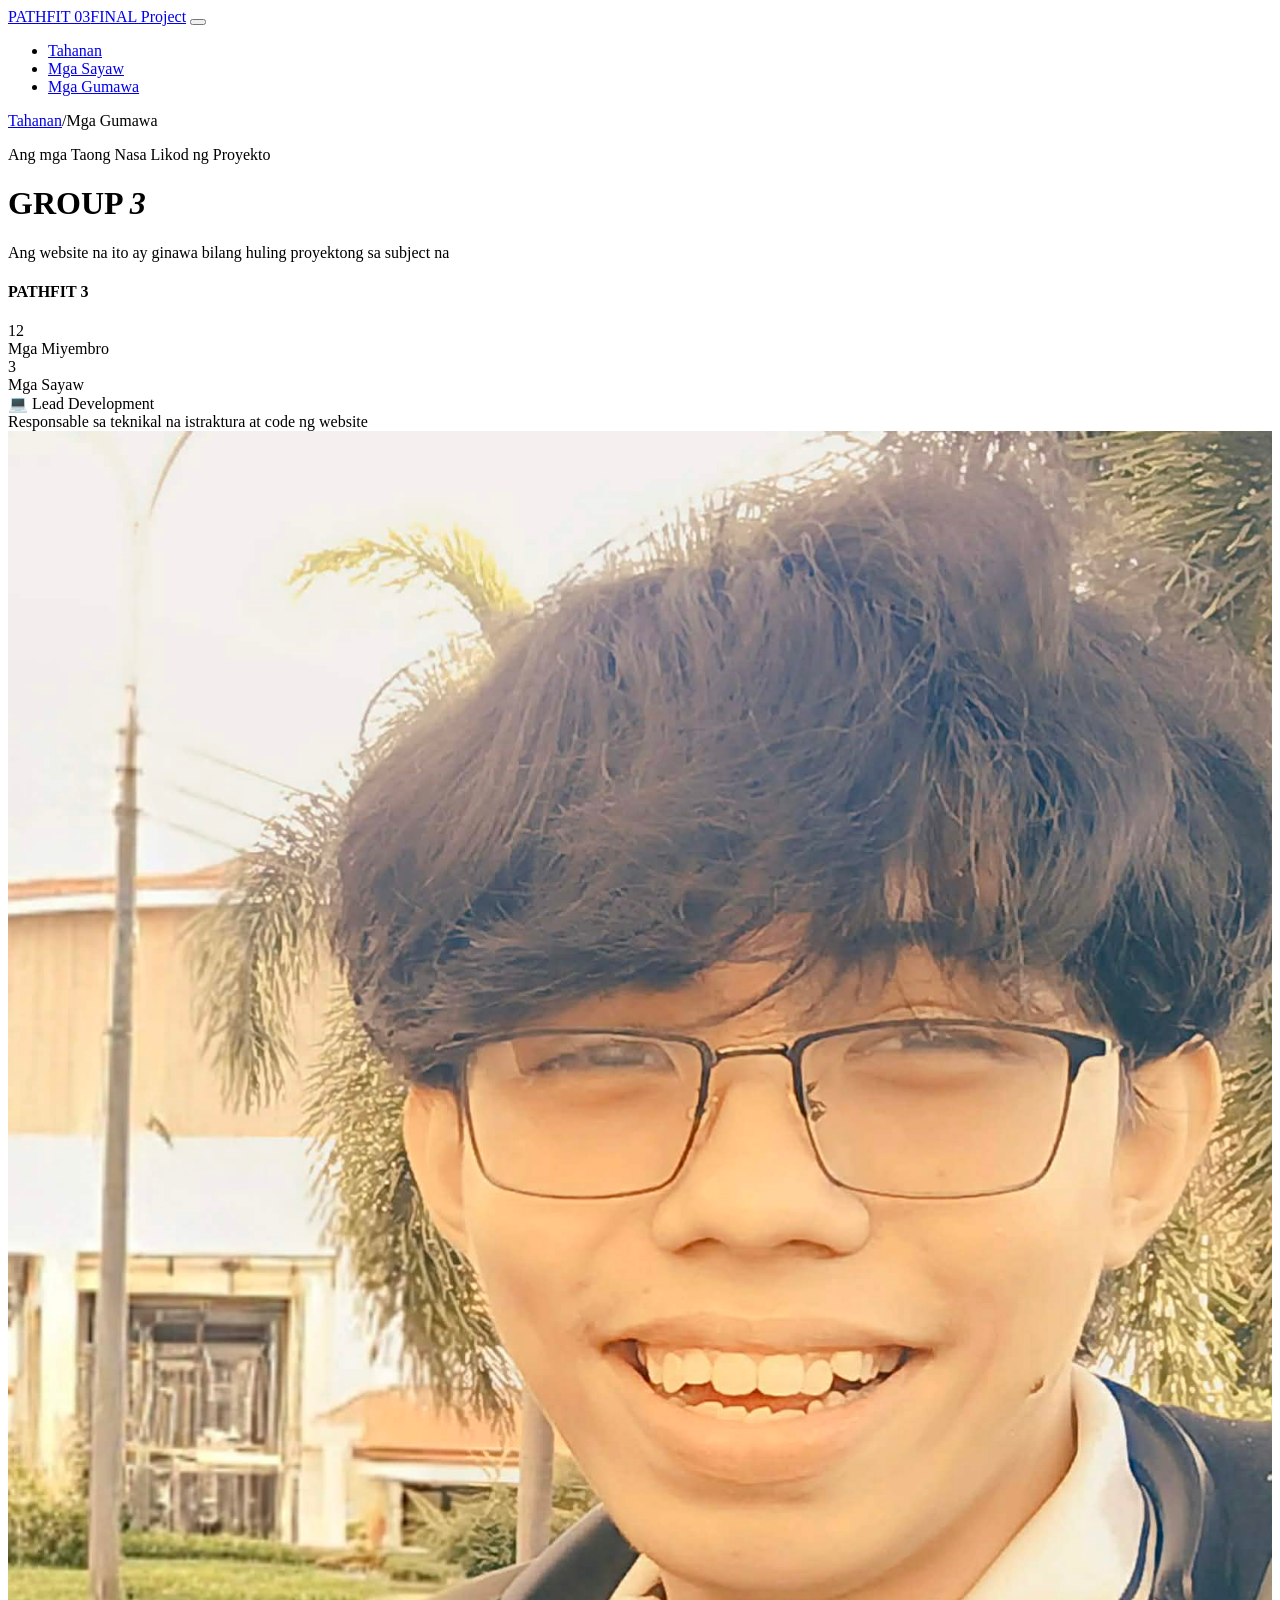
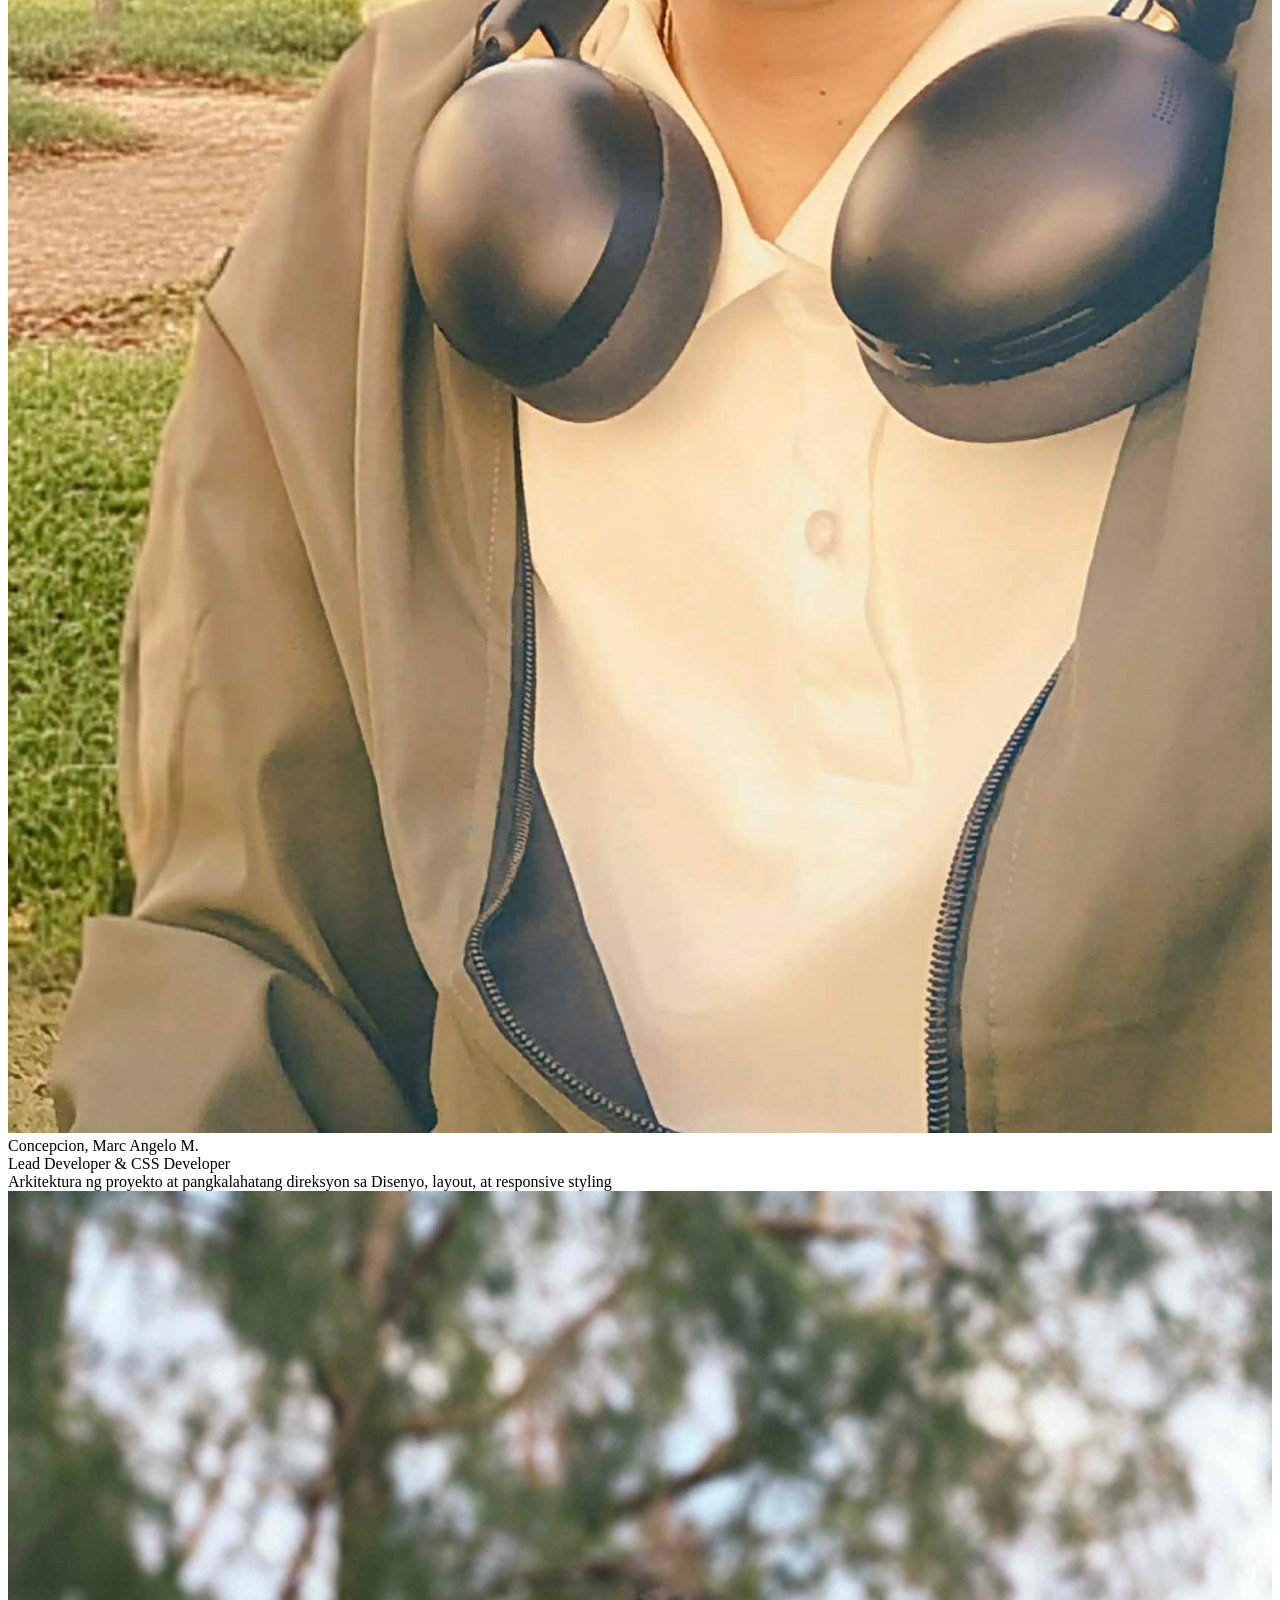
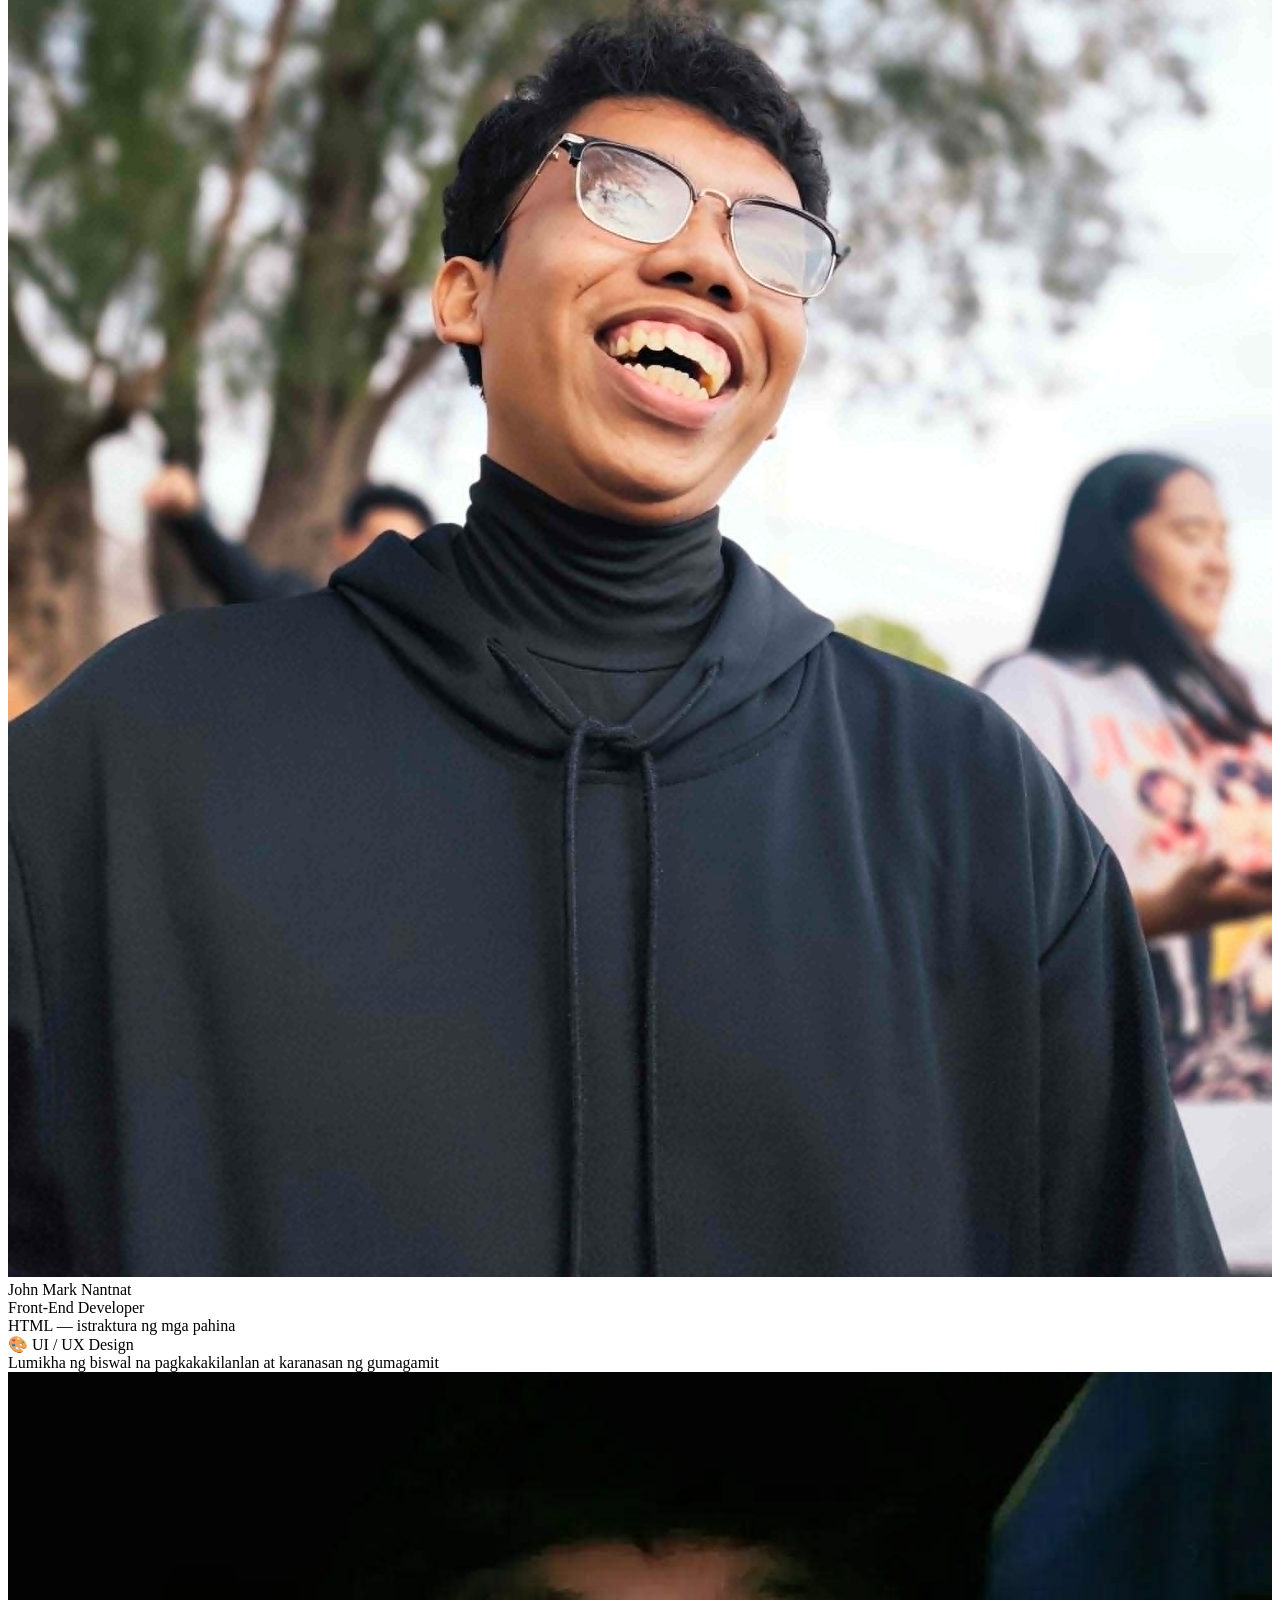
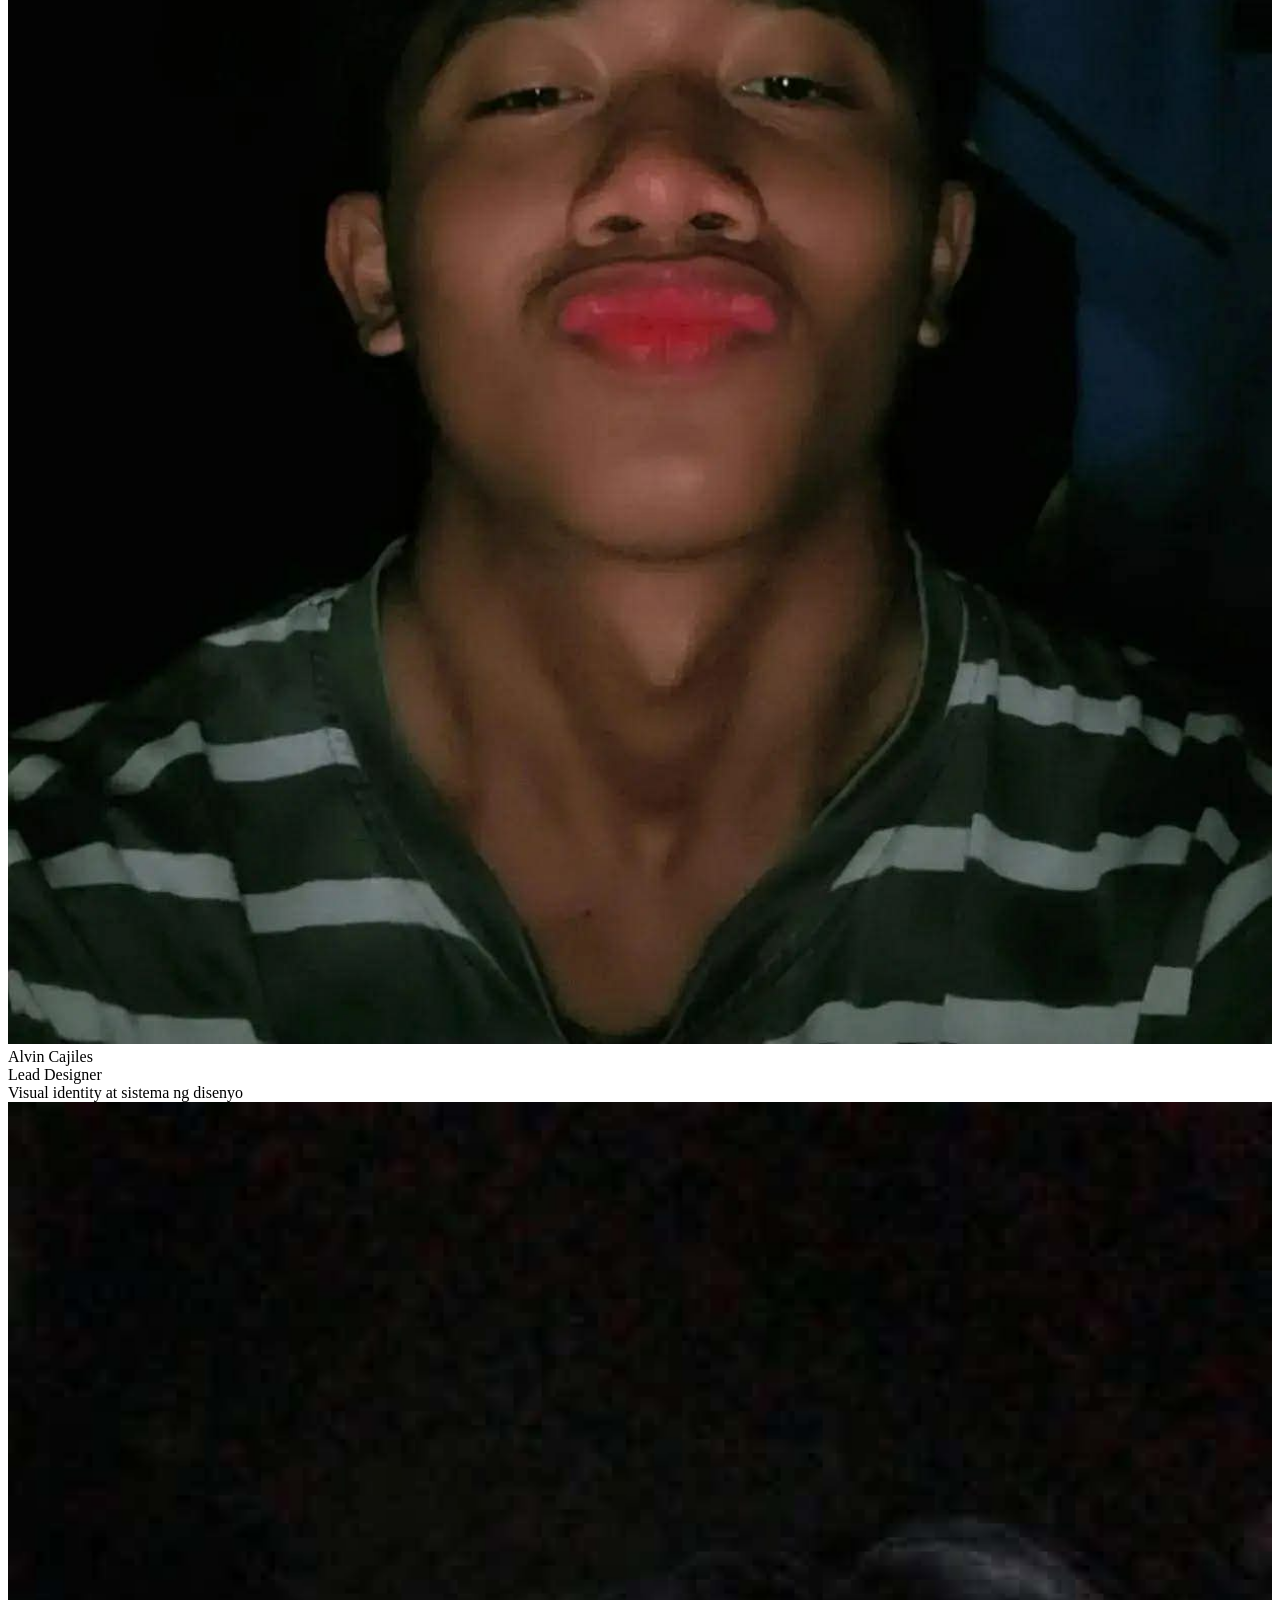
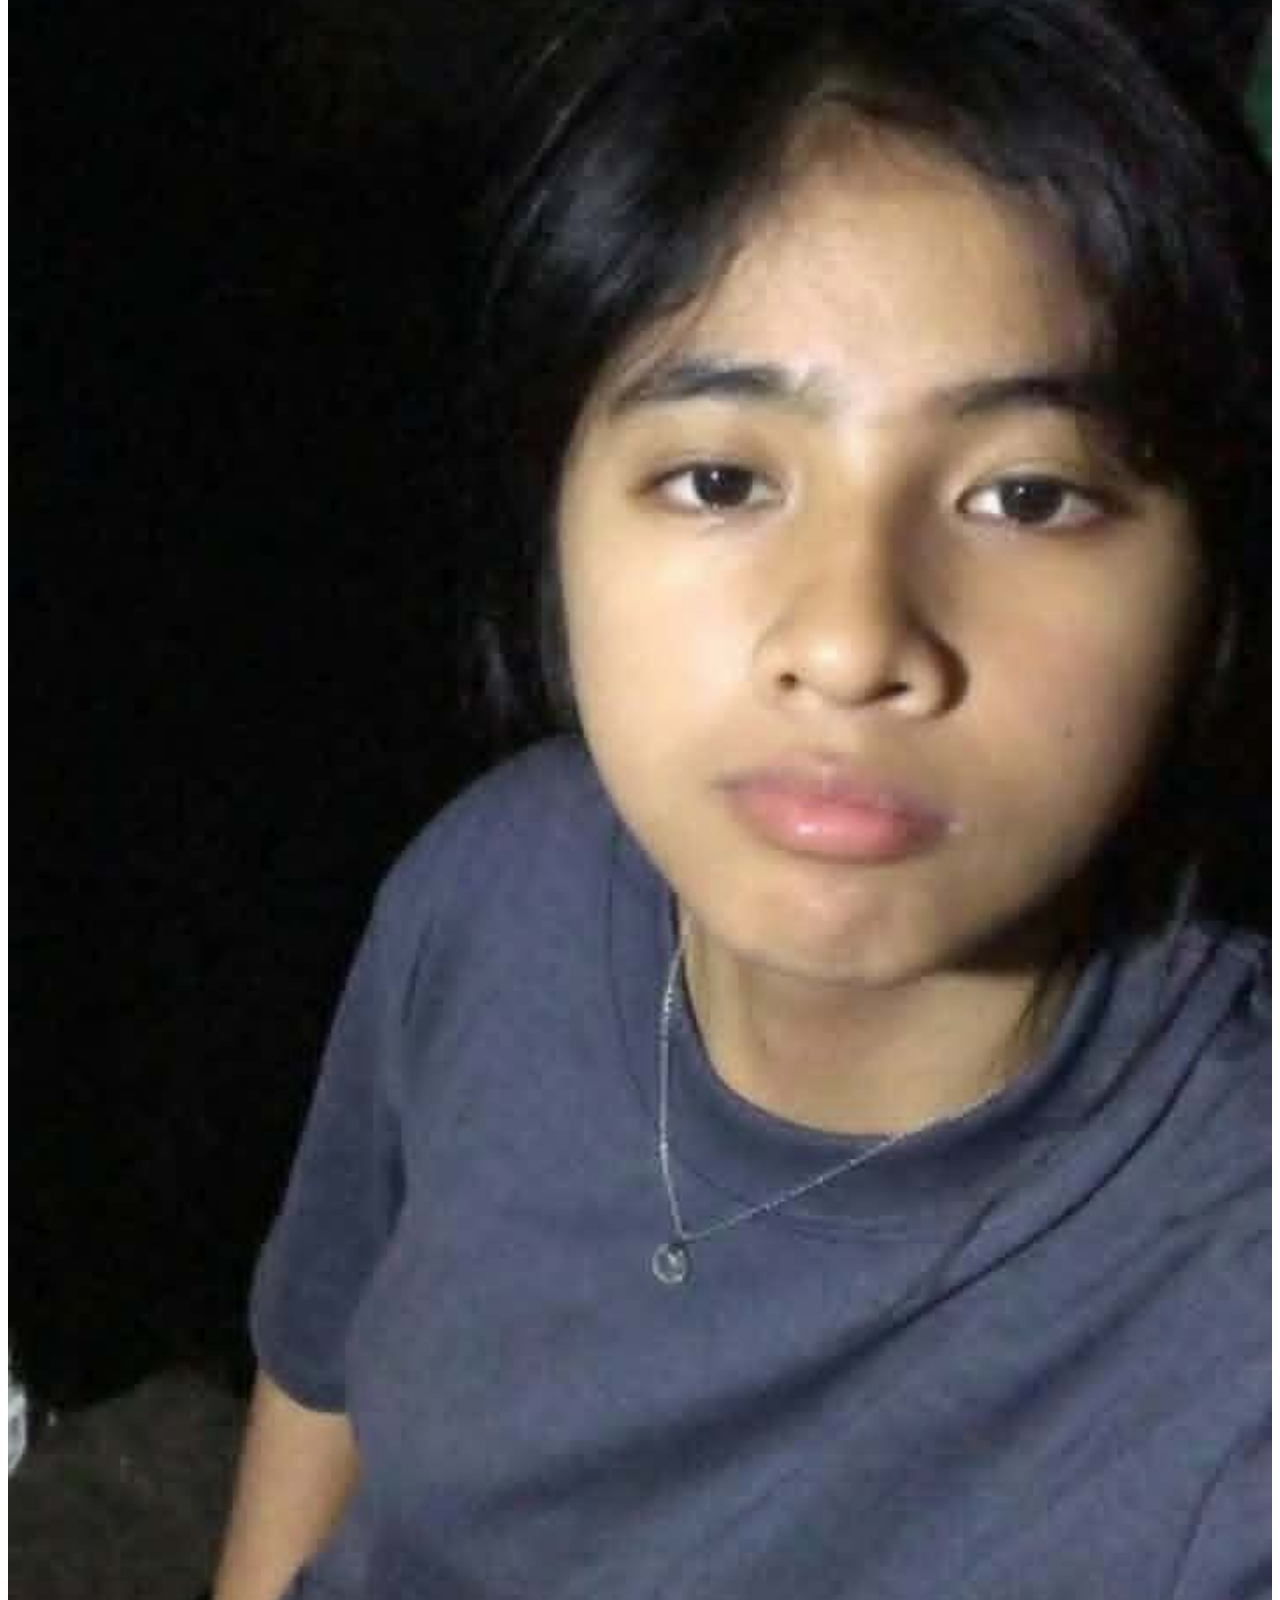
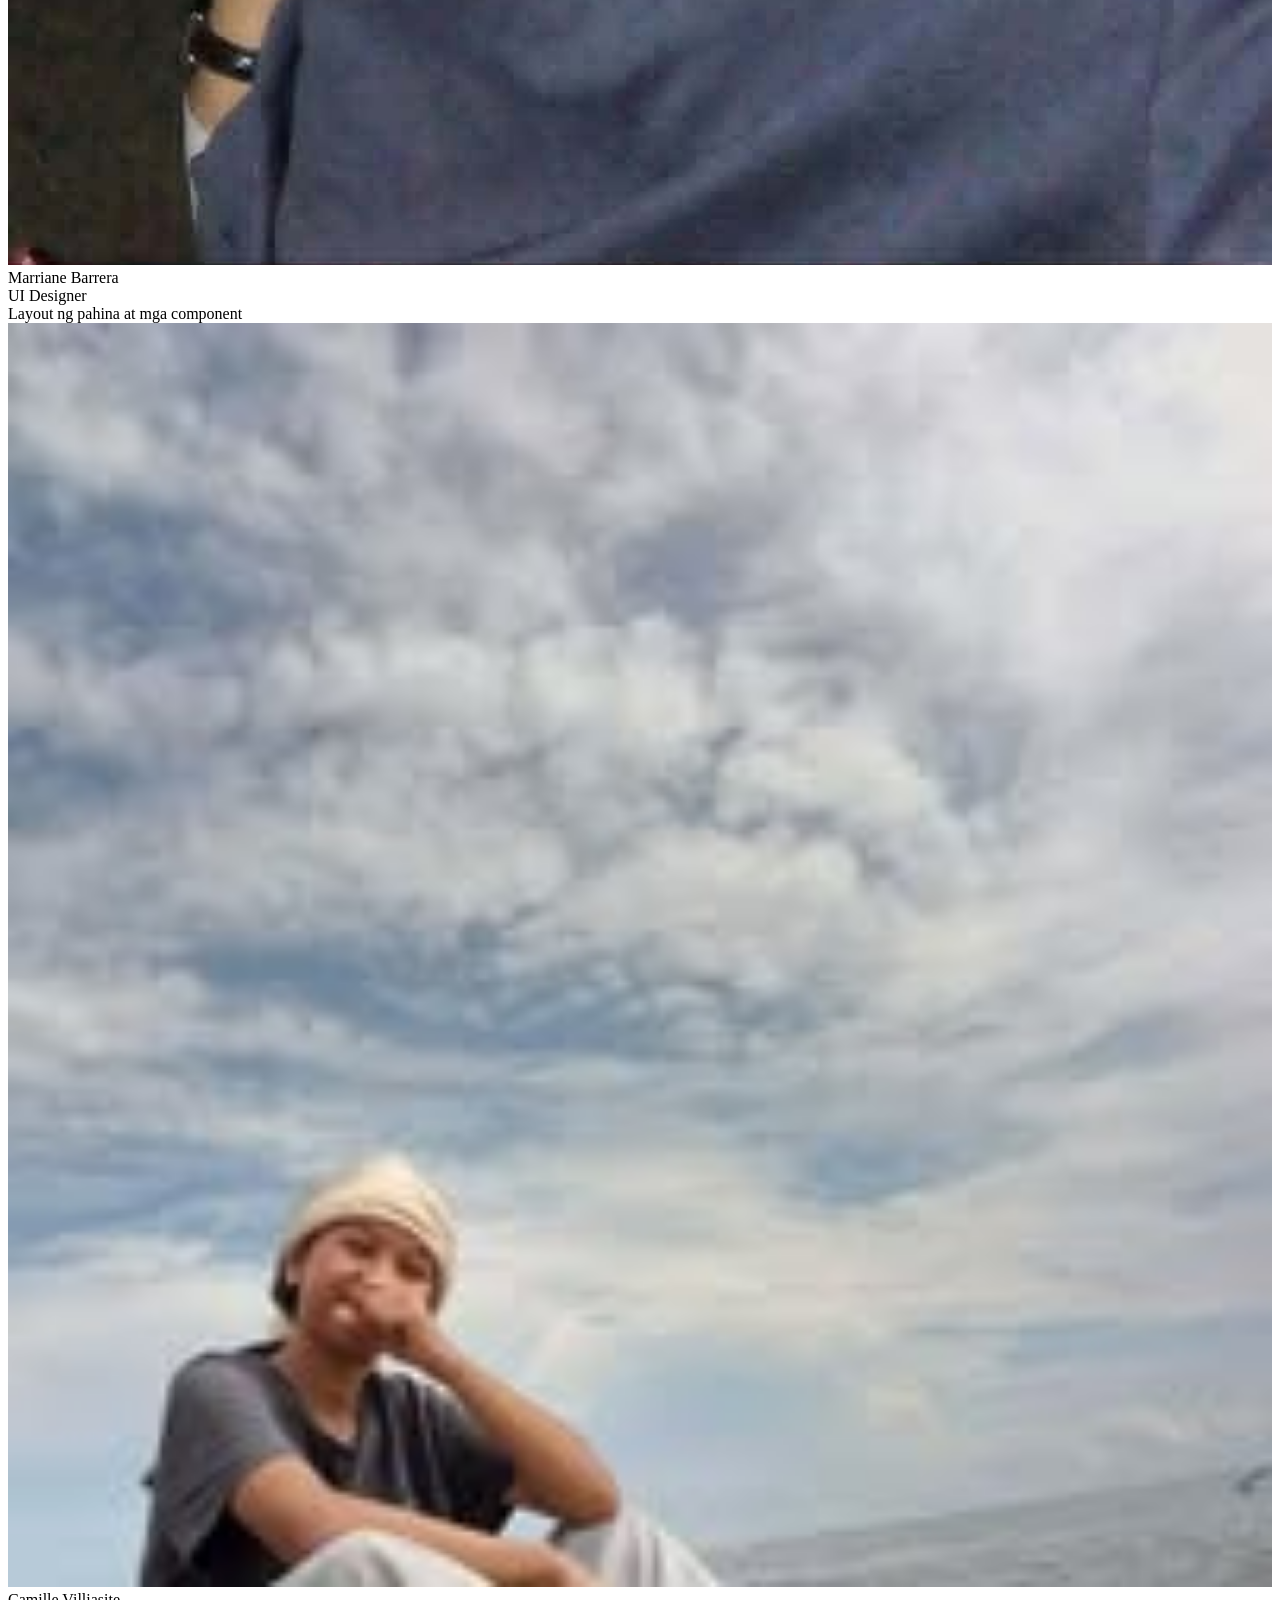
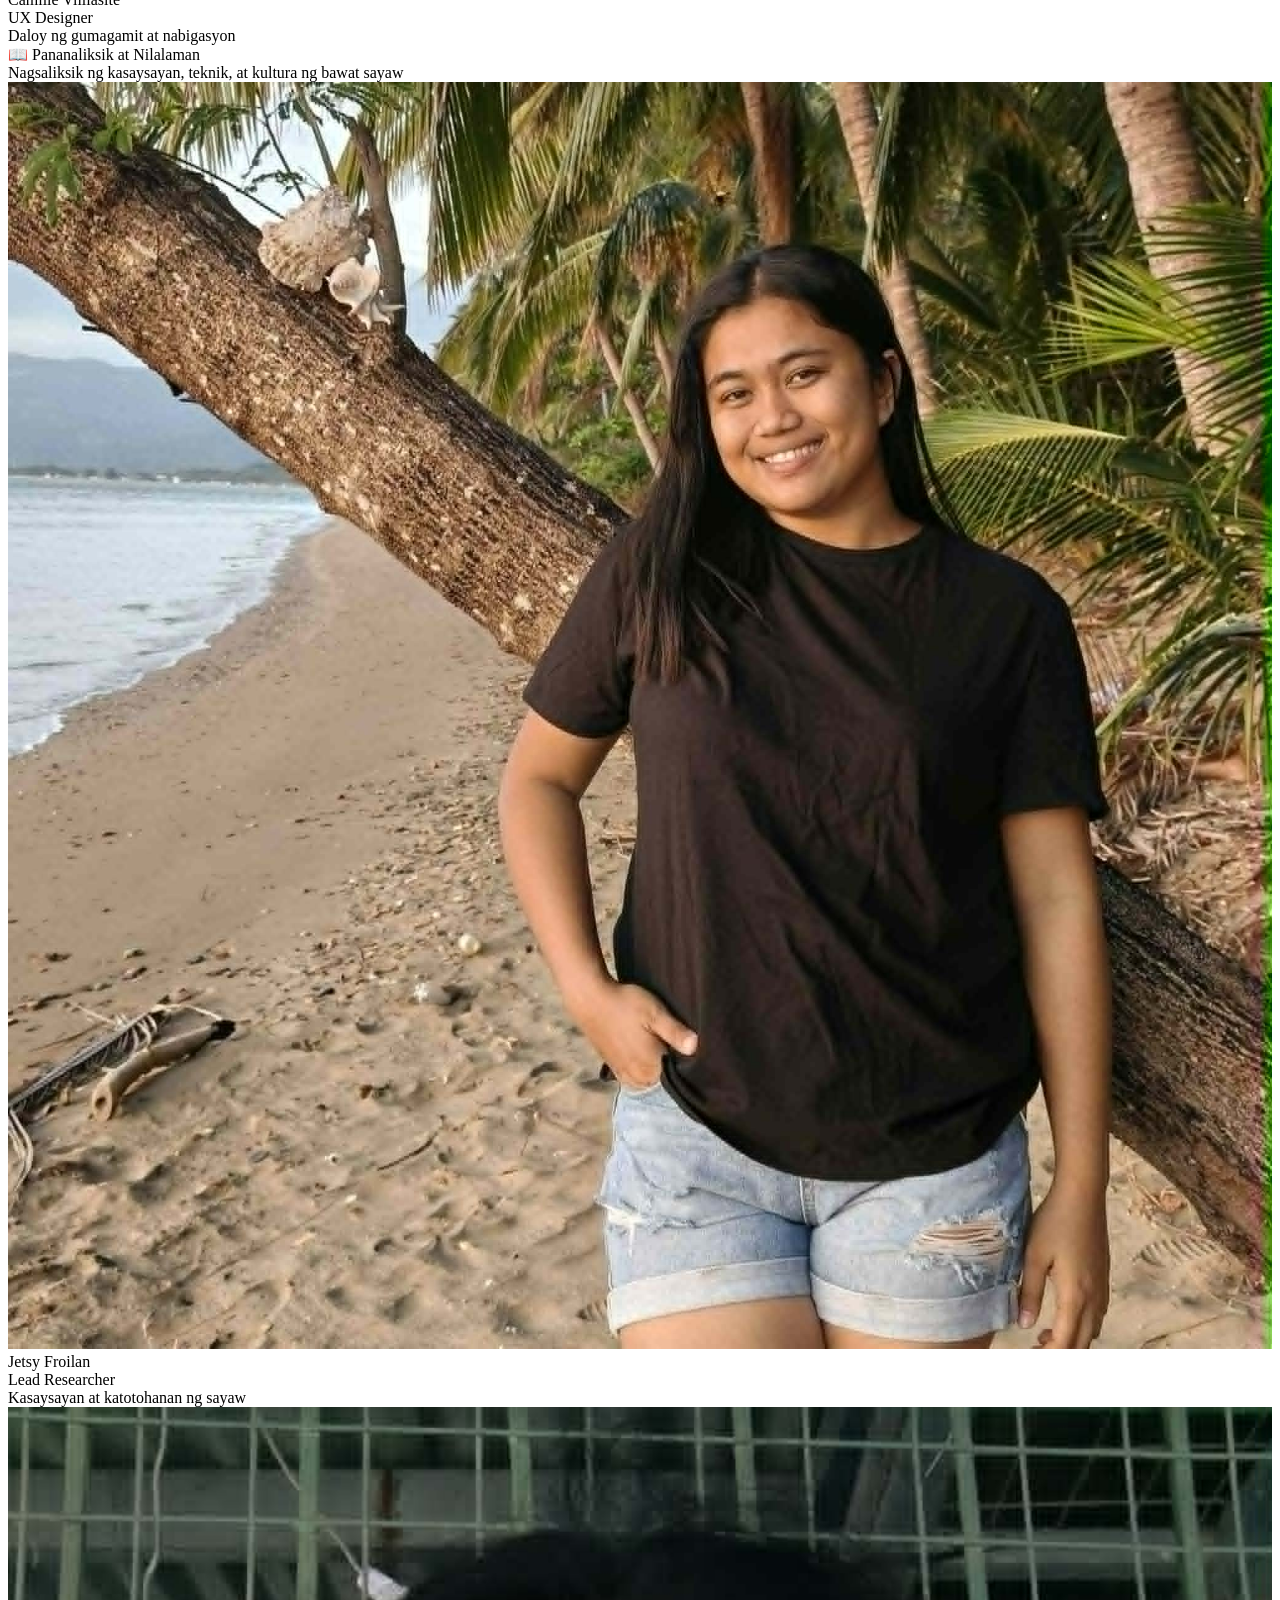
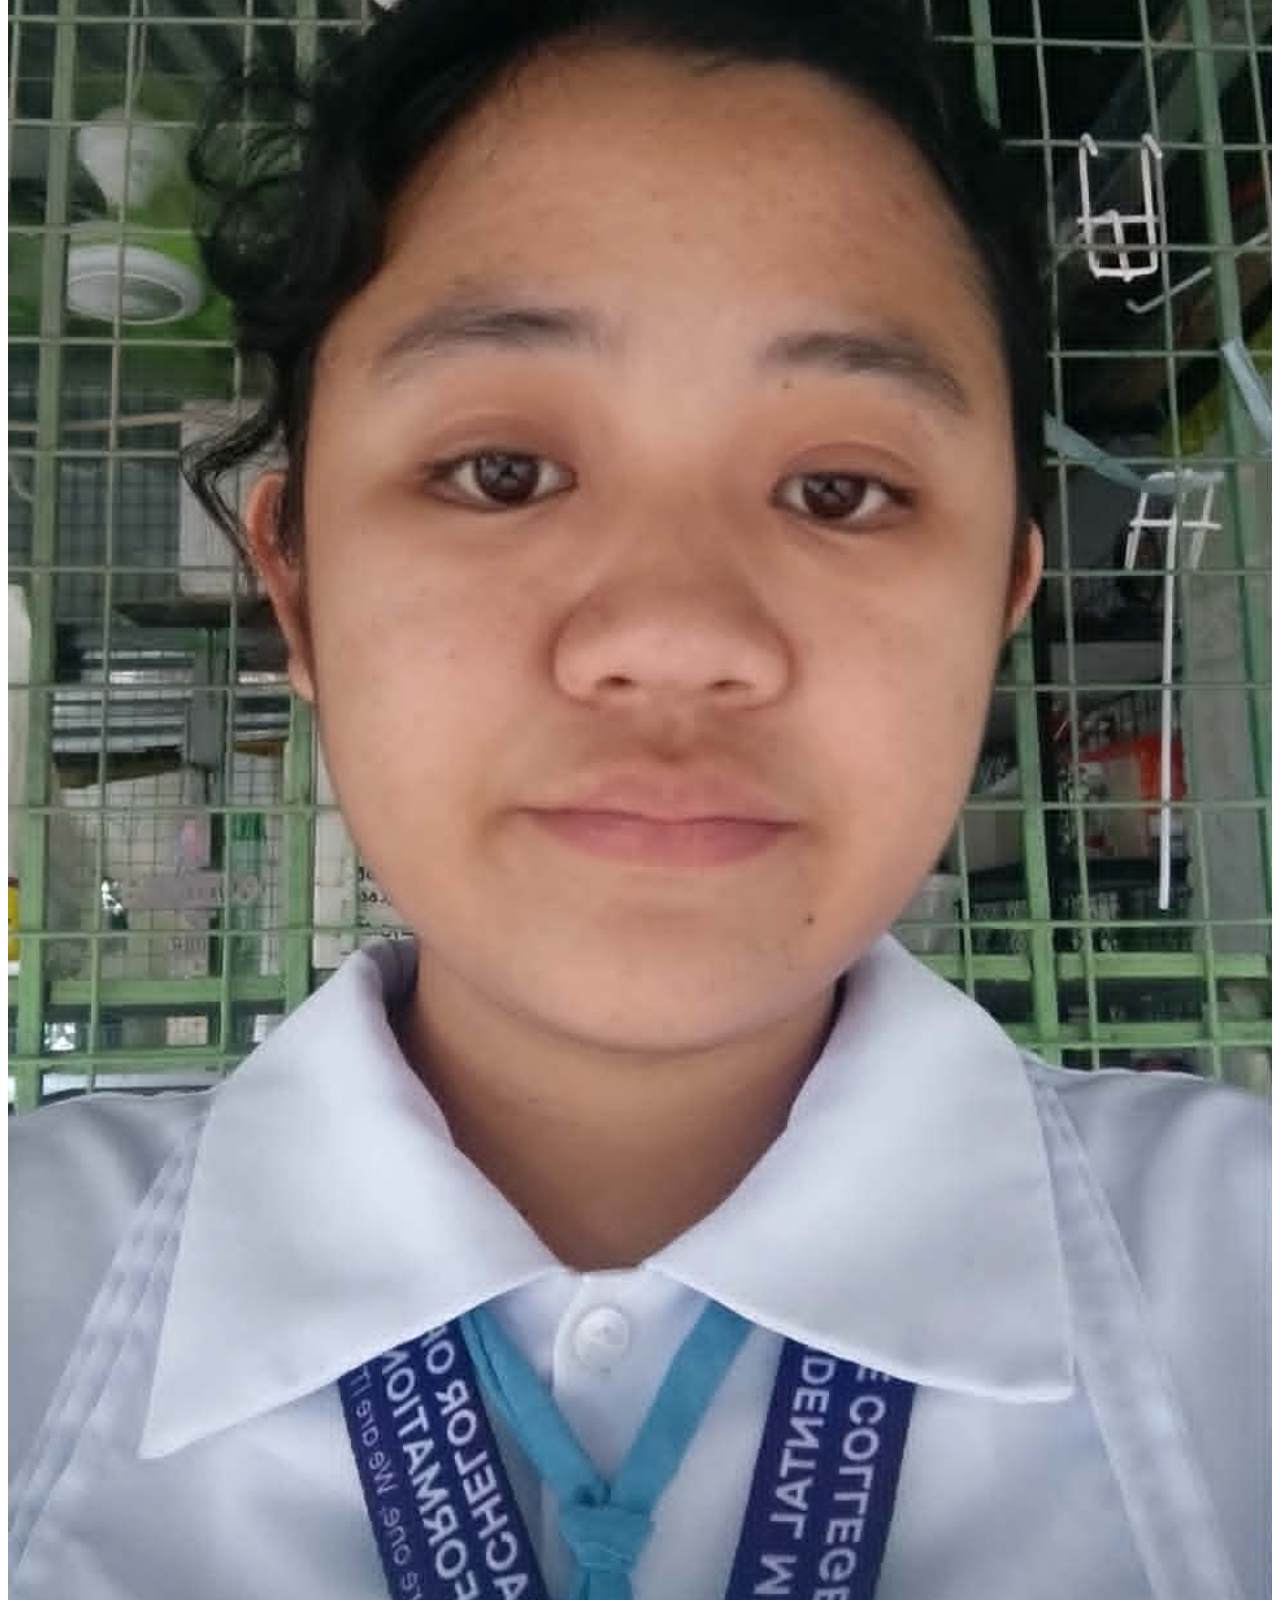
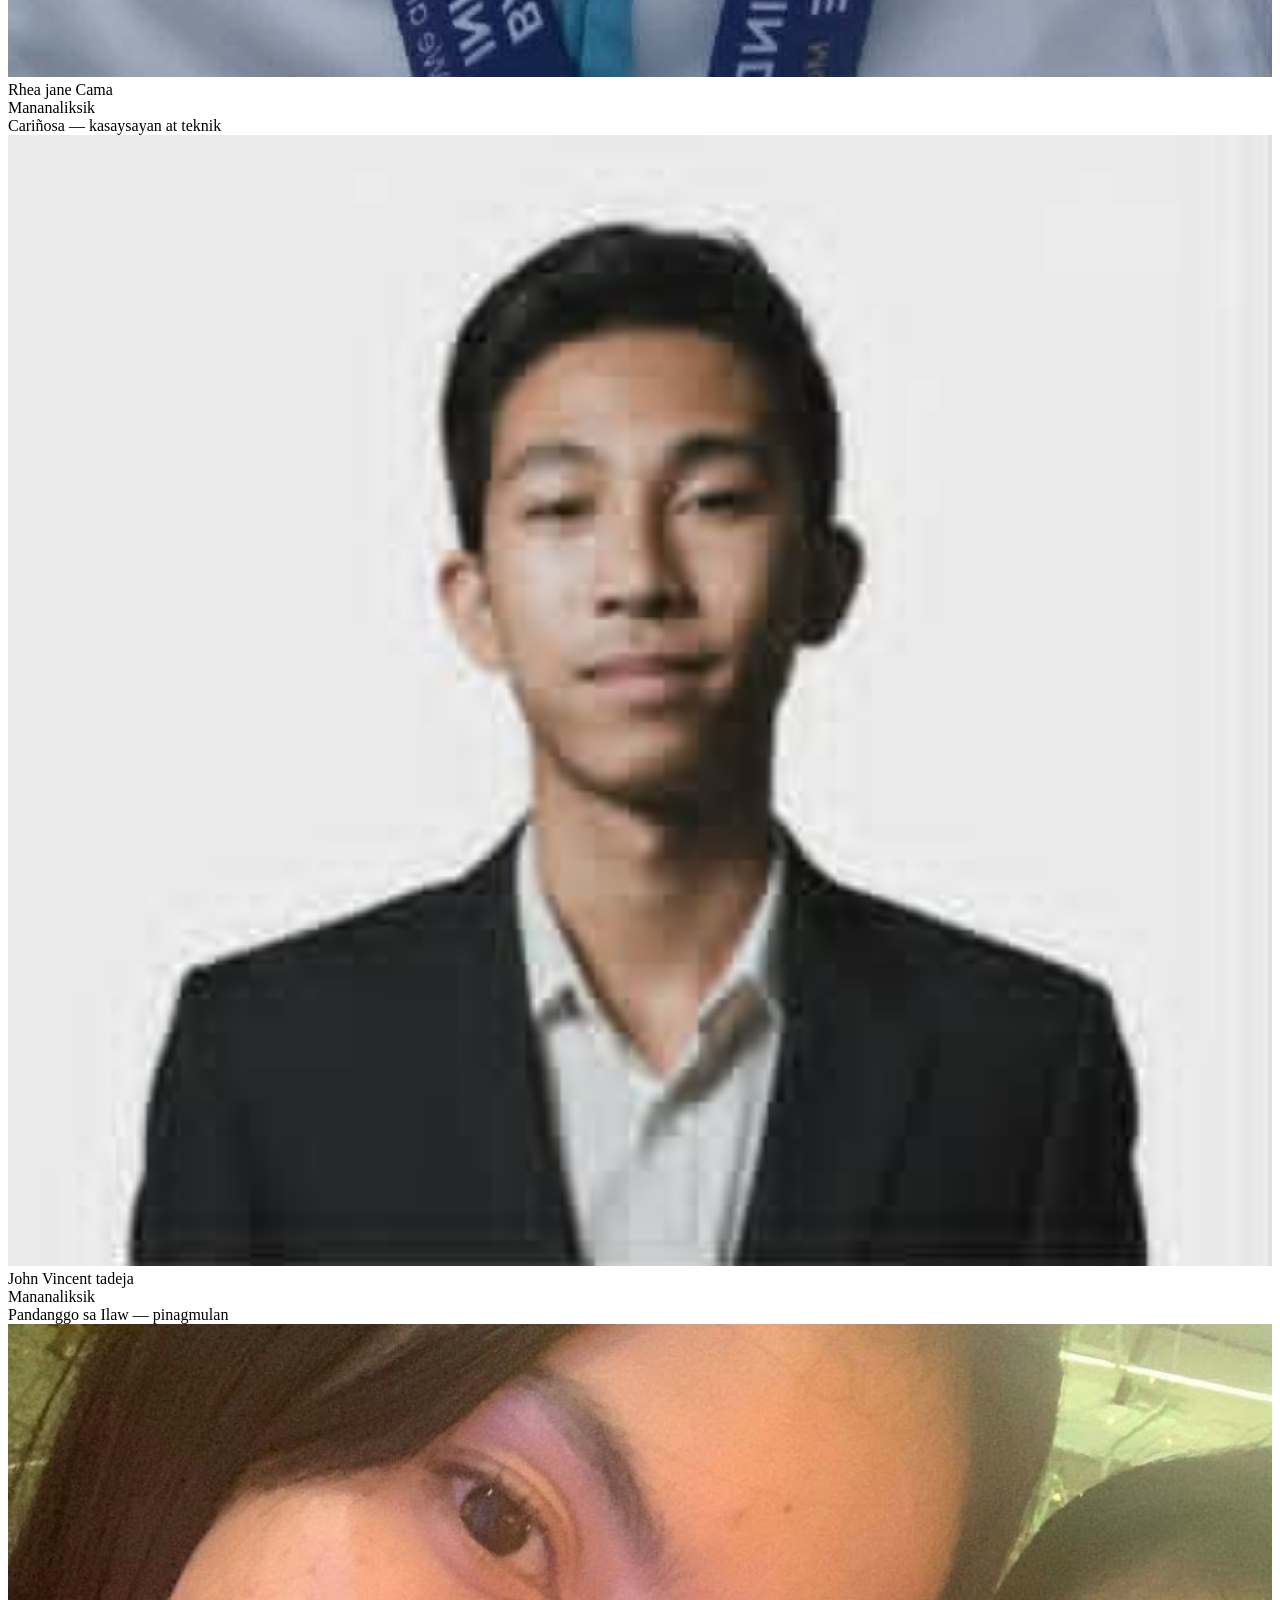
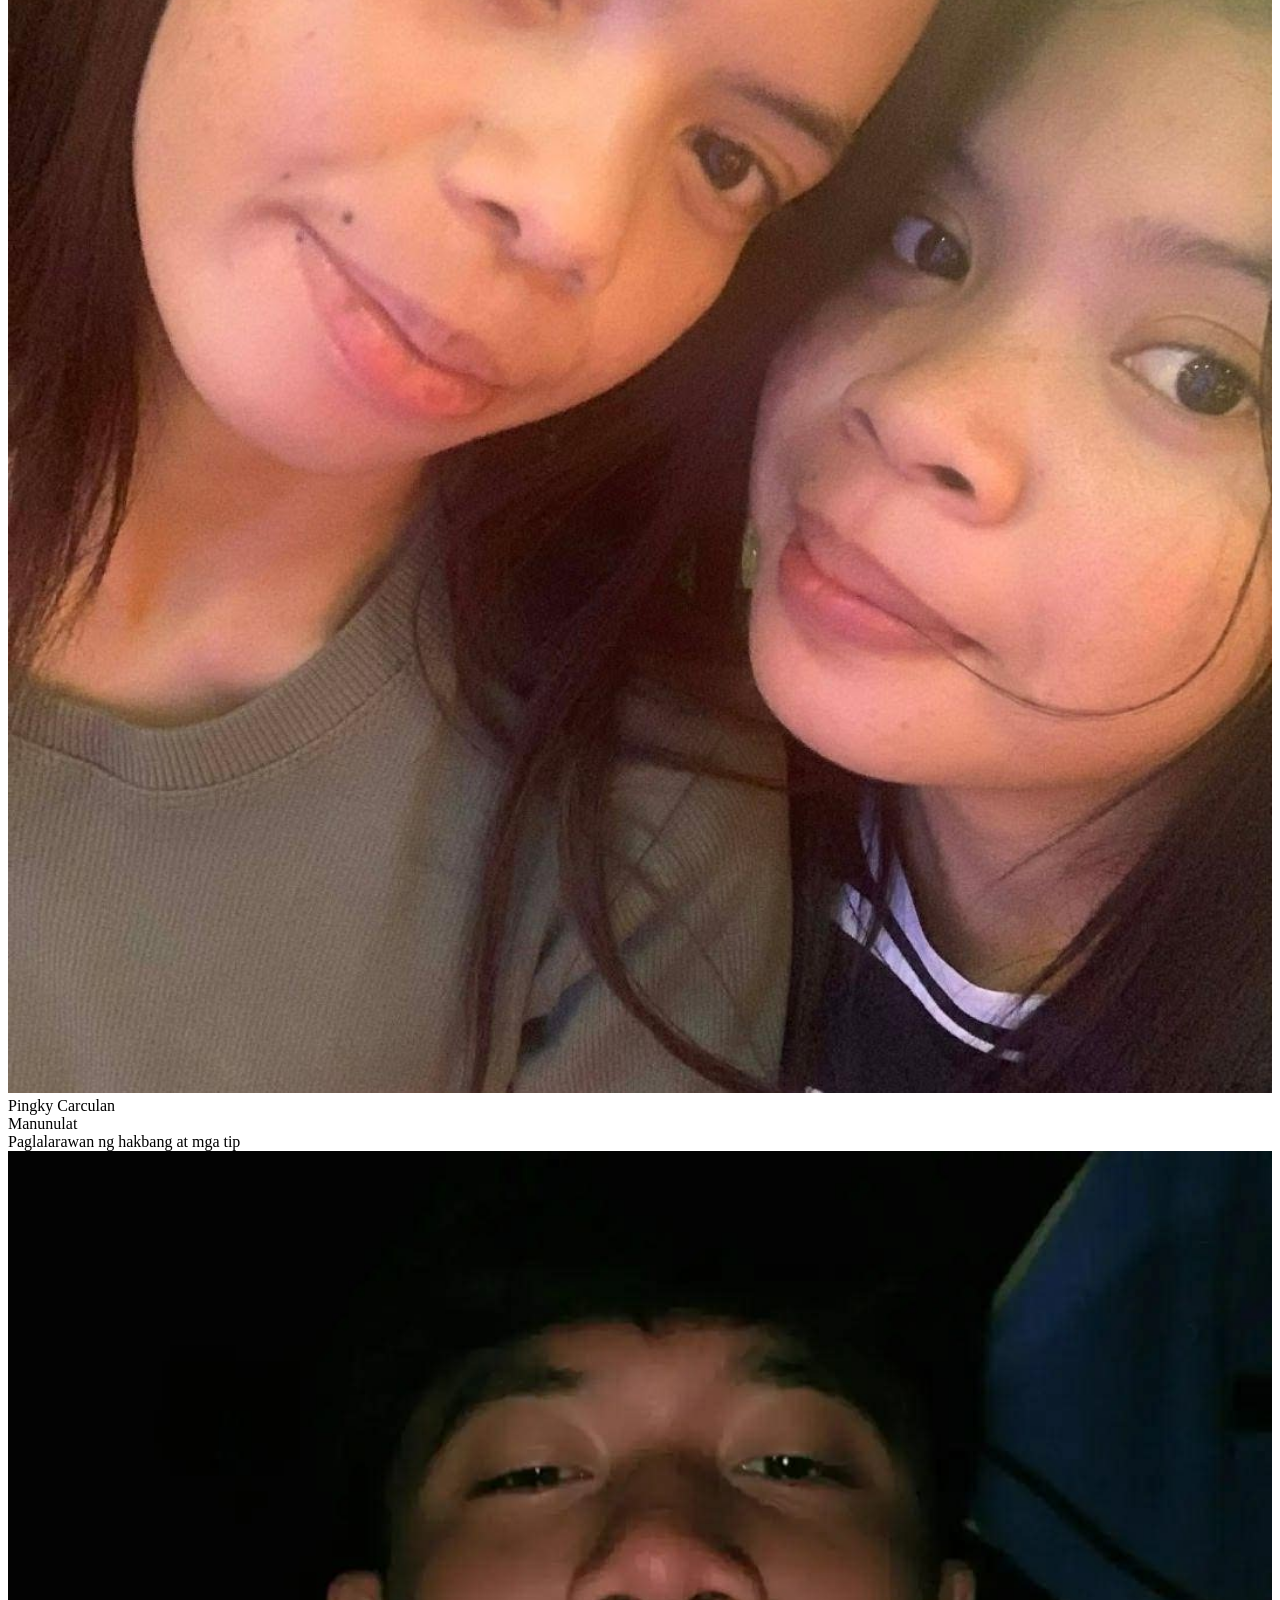
==== credits.html @ ab853eac "school purposes Project Use only" ====
<!DOCTYPE html>
<html lang="fil">
<head>
  <meta charset="UTF-8">
  <meta name="viewport" content="width=device-width, initial-scale=1.0">
  <title>Mga Gumawa — Proyekto</title>
  <link href="https://fonts.googleapis.com/css2?family=Playfair+Display:ital,wght@0,400;0,700;1,400&family=DM+Sans:wght@300;400;500;600&display=swap" rel="stylesheet">
  <link rel="stylesheet" href="/CSS/Style.css">
</head>
<body>
<nav id="navbar">
  <a href="/index.html" class="logo">PATHFIT 03<span class="logo-tag">FINAL Project</span></a>
  <button class="hamburger" id="hamburger"><span></span><span></span><span></span></button>
  <ul id="navLinks">
    <li><a href="/index.html">Tahanan</a></li>
    <li><a href="/Dances.html">Mga Sayaw</a></li>
    <li><a href="/credits.html" class="active">Mga Gumawa</a></li>
  </ul>
</nav>

<div class="page-hero">
  <div class="page-hero-bg"></div>
  <div class="breadcrumb"><a href="/index.html">Tahanan</a><span class="sep">/</span><span>Mga Gumawa</span></div>
  <p class="page-hero-label">Ang mga Taong Nasa Likod ng Proyekto</p>
  <h1>GROUP <em>3</em></h1>
  <p>Ang website na ito ay ginawa bilang huling proyektong sa subject na</p>
  <h4>PATHFIT 3</h4>

  <div class="credits-hero-stats">
    <div class="credits-stat"><div class="credits-stat-num">12</div><div class="credits-stat-label">Mga Miyembro</div></div>
    <div class="credits-stat"><div class="credits-stat-num">3</div><div class="credits-stat-label">Mga Sayaw</div></div>
   
  </div>
</div>

<section style="background:var(--surface);" class="weave-bg">
  <div class="role-group">
    <div class="role-header">
      <div class="role-title">💻 Lead Development</div>
      <div class="role-subtitle">Responsable sa teknikal na istraktura at code ng website</div>
    </div>
    <div class="credits-grid">
      <div class="credit-card lead">
        <div class="credit-avatar"><img src="/assets/pfp2.jpg" alt="Avatar" style="width:100%;height:100%;object-fit:cover;"></div>
        <div class="credit-name">Concepcion, Marc Angelo M.</div>
        <div class="credit-role">Lead Developer & CSS Developer</div>
        <div class="credit-detail">Arkitektura ng proyekto at pangkalahatang direksyon sa Disenyo, layout, at responsive styling</div>
      </div>
      <div class="credit-card">
         <div class="credit-avatar"><img src="/assets/pfp1.jpg" alt="Avatar" style="width:100%;height:100%;object-fit:cover;"></div>
        <div class="credit-name">John Mark Nantnat</div>
        <div class="credit-role">Front-End Developer</div>
        <div class="credit-detail">HTML — istraktura ng mga pahina</div>
      </div>
    </div>
  </div>
  <div class="role-group">
    <div class="role-header">
      <div class="role-title">🎨 UI / UX Design</div>
      <div class="role-subtitle">Lumikha ng biswal na pagkakakilanlan at karanasan ng gumagamit</div>
    </div>
    <div class="credits-grid">
      <div class="credit-card lead">
        <div class="credit-avatar"><img src="/assets/pfp3.jpg" alt="Avatar" style="width:100%;height:100%;object-fit:cover;"></div>
        <div class="credit-name">Alvin Cajiles</div>
        <div class="credit-role">Lead Designer</div>
        <div class="credit-detail">Visual identity at sistema ng disenyo</div>
      </div>
      <div class="credit-card">
        <div class="credit-avatar"><img src="/assets/pfp4.jpg" alt="Avatar" style="width:100%;height:100%;object-fit:cover;"></div>
        <div class="credit-name">Marriane Barrera</div>
        <div class="credit-role">UI Designer</div>
        <div class="credit-detail">Layout ng pahina at mga component</div>
      </div>
      <div class="credit-card">
        <div class="credit-avatar"><img src="/assets/pfp9.jpg" alt="Avatar" style="width:100%;height:100%;object-fit:cover;"></div>
        <div class="credit-name">Camille Villiasite</div>
        <div class="credit-role">UX Designer</div>
        <div class="credit-detail">Daloy ng gumagamit at nabigasyon</div>
      </div>
    </div>
  </div>
  <div class="role-group">
    <div class="role-header">
      <div class="role-title">📖 Pananaliksik at Nilalaman</div>
      <div class="role-subtitle">Nagsaliksik ng kasaysayan, teknik, at kultura ng bawat sayaw</div>
    </div>
    <div class="credits-grid">
      <div class="credit-card lead">
        <div class="credit-avatar"><img src="/assets/pfp7.jpg" alt="Avatar" style="width:100%;height:100%;object-fit:cover;"></div>
        <div class="credit-name">Jetsy Froilan</div>
        <div class="credit-role">Lead Researcher</div>
        <div class="credit-detail">Kasaysayan at katotohanan ng sayaw</div>
      </div>
      <div class="credit-card">
        <div class="credit-avatar"><img src="/assets/pfp8.jpg" alt="Avatar" style="width:100%;height:100%;object-fit:cover;"></div>
        <div class="credit-name">Rhea jane Cama</div>
        <div class="credit-role">Mananaliksik</div>
        <div class="credit-detail">Cariñosa — kasaysayan at teknik</div>
      </div>
      <div class="credit-card">
        <div class="credit-avatar"><img src="/assets/pfp5.jpg" alt="Avatar" style="width:100%;height:100%;object-fit:cover;"></div>
        <div class="credit-name">John Vincent tadeja</div>
        <div class="credit-role">Mananaliksik</div>
        <div class="credit-detail">Pandanggo sa Ilaw — pinagmulan</div>
      </div>
      <div class="credit-card">
        <div class="credit-avatar"><img src="/assets/pfp10.jpg" alt="Avatar" style="width:100%;height:100%;object-fit:cover;"></div>
        <div class="credit-name">Pingky Carculan</div>
        <div class="credit-role">Manunulat</div>
        <div class="credit-detail">Paglalarawan ng hakbang at mga tip</div>
      </div>
      <div class="credit-card">
        <div class="credit-avatar"><img src="/assets/pfp3.jpg" alt="Avatar" style="width:100%;height:100%;object-fit:cover;"></div>
        <div class="credit-name">Alvin Cajiles</div>
        <div class="credit-role">Editor</div>
        <div class="credit-detail">Proofreading at konsistensya</div>
      </div>
    </div>
  </div>
  <div class="role-group">
    <div class="role-header">
      <div class="role-title">📷 Media at Dokumentasyon</div>
      <div class="role-subtitle">Humawak ng larawan, video, at dokumentasyon ng proyekto</div>
    </div>
    <div class="credits-grid">
      <div class="credit-card">
        <div class="credit-avatar"><img src="/assets/pfp12.jpg" alt="Avatar" style="width:100%;height:100%;object-fit:cover;"></div>
        <div class="credit-name">Kenneth Tolores</div>
        <div class="credit-role">Photographer</div>
        <div class="credit-detail">Larawan ng mga hakbang ng sayaw</div>
      </div>
      <div class="credit-card">
        <div class="credit-avatar"><img src="/assets/pfp6.jpg" alt="Avatar" style="width:100%;height:100%;object-fit:cover;"></div>
        <div class="credit-name">Renzy tamares</div>
        <div class="credit-role">Videographer</div>
        <div class="credit-detail">Video ng mga tutorial</div>
      </div>
      <div class="credit-card">
        <div class="credit-avatar"><img src="/assets/pfp11.jpg" alt="Avatar" style="width:100%;height:100%;object-fit:cover;"></div>
        <div class="credit-name">Cyan Asilo/div>
        <div class="credit-role">Documenter</div>
        <div class="credit-detail">Tala ng pulong at takbo ng proyekto</div>
      </div>
    </div>
  </div>
 <div class="role-group">
    <div class="role-header">
      <div class="role-title">💃🕺 Dancers</div>
      <div class="role-subtitle">Mga Dancer sa Video</div>
    </div>
    <div class="credits-grid">
      <div class="credit-card">
        <div class="credit-avatar"><img src="/assets/pfp4.jpg" alt="Avatar" style="width:100%;height:100%;object-fit:cover;"></div>
        <div class="credit-name">Marriane Barrera</div>
        <div class="credit-role">Carinosa</div>
      </div>
      <div class="credit-card">
        <div class="credit-avatar"><img src="/assets/pfp9.jpg" alt="Avatar" style="width:100%;height:100%;object-fit:cover;"></div>
        <div class="credit-name">Camille Villiasite</div>
        <div class="credit-role">Pandanggo</div>
      </div>
      <div class="credit-card">
        <div class="credit-avatar"><img src="/assets/pfp3.jpg" alt="Avatar" style="width:100%;height:100%;object-fit:cover;"></div>
        <div class="credit-name">Alvin Cajiles</div>
        <div class="credit-role">Kuratsa</div>
      </div>
    </div>
  </div>

  <div class="acknowledgement">
<div class="acknowledgement-quote">"Dance is the hidden language of the soul."</div>
<div class="acknowledgement-attr">— Martha Graham</div>
    <div class="acknowledgement-body">
    Naging posible ang proyektong ito sa pamamagitan ng dedikasyon na nag-alay ng talento at pagsisikap. Taos-pusong pasasalamat kay <strong>Sir Jonathan Prieto</strong> para sa paggabay at pagtuturo sa amin ng mga batayang hakbang sa pagsayaw.
</section>

<footer>
 <div class="footer-logo">PATFIT 03</div>
  <div class="footer-copy">© 2025 · Proyektong Pang-Aral</div>
  <div class="footer-links">
    <a href="/index.html">Tahanan</a>
    <a href="/Dances.html">Mga Sayaw</a>
    <a href="/credits.html">Mga Gumawa</a>
  </div>
</footer>
<div class="toast" id="toast"></div>
<script src="/JS/Script.js"></script>
</body>
</html>
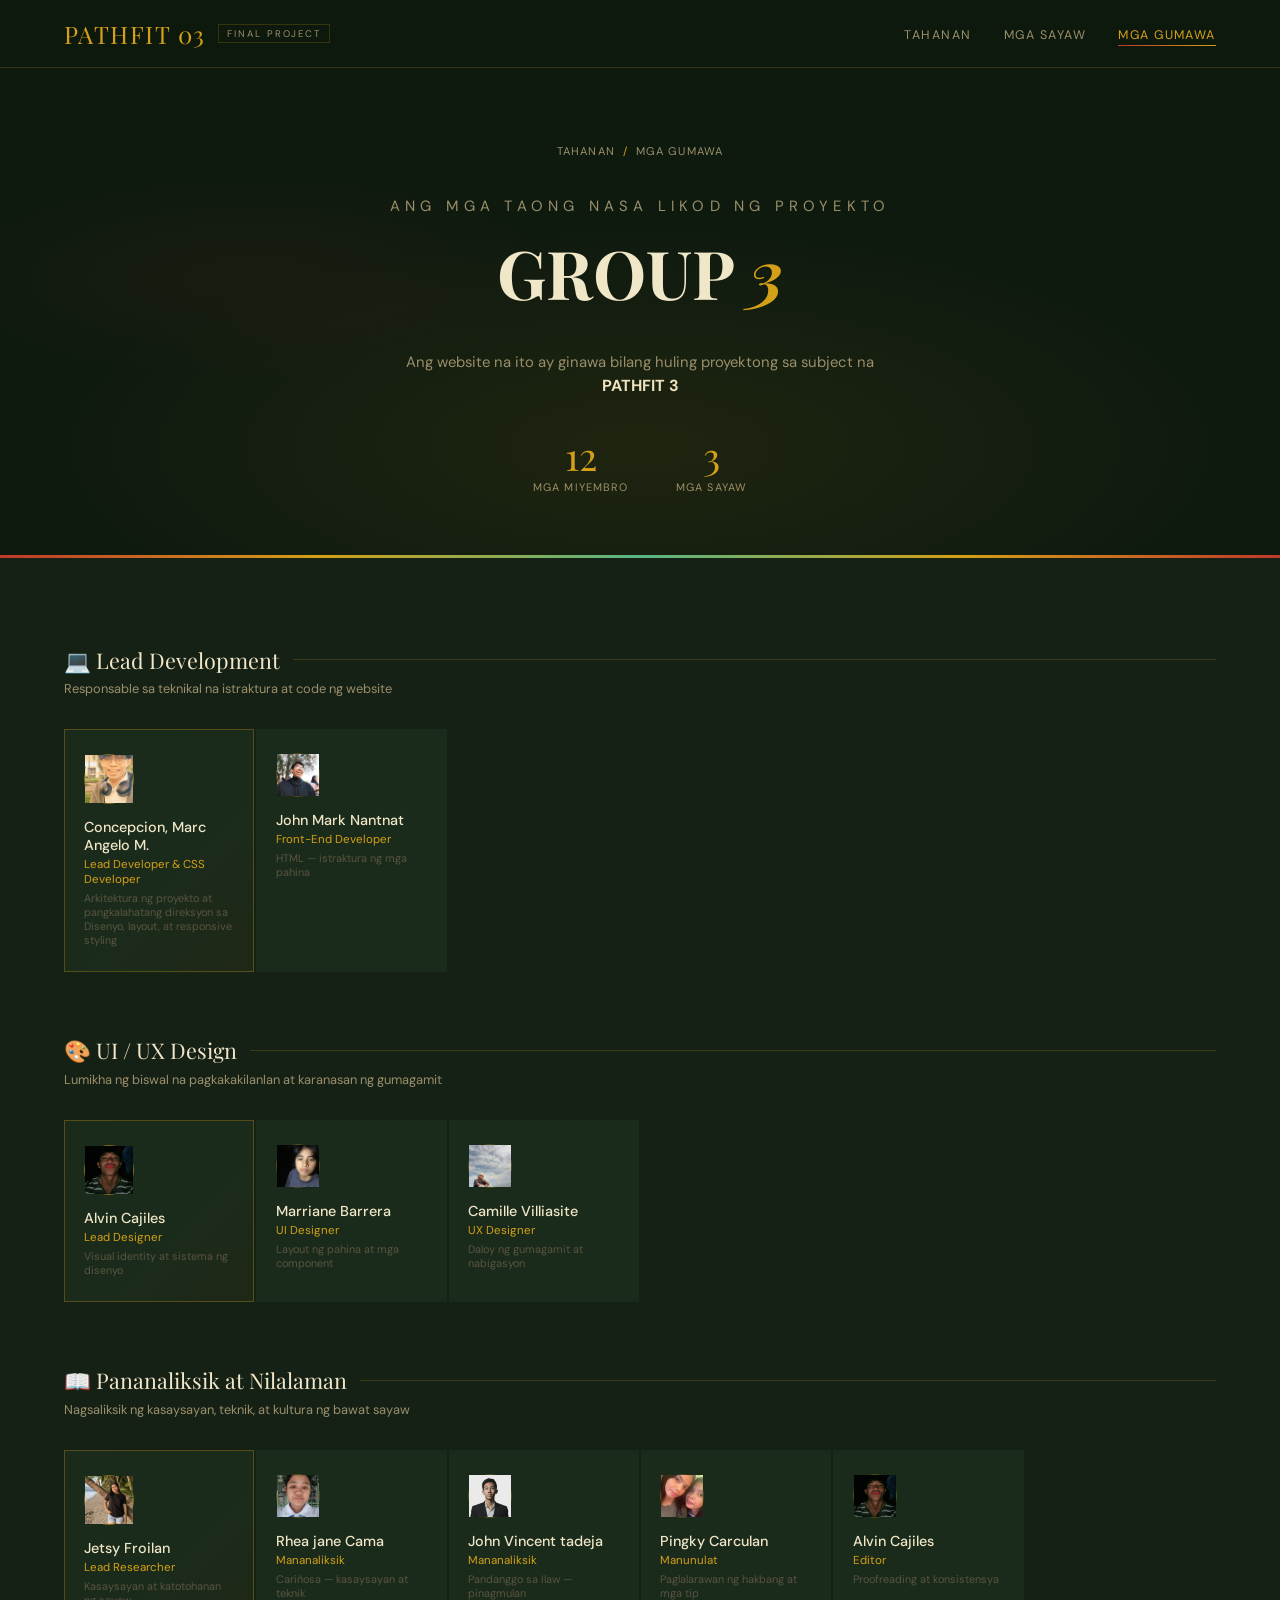
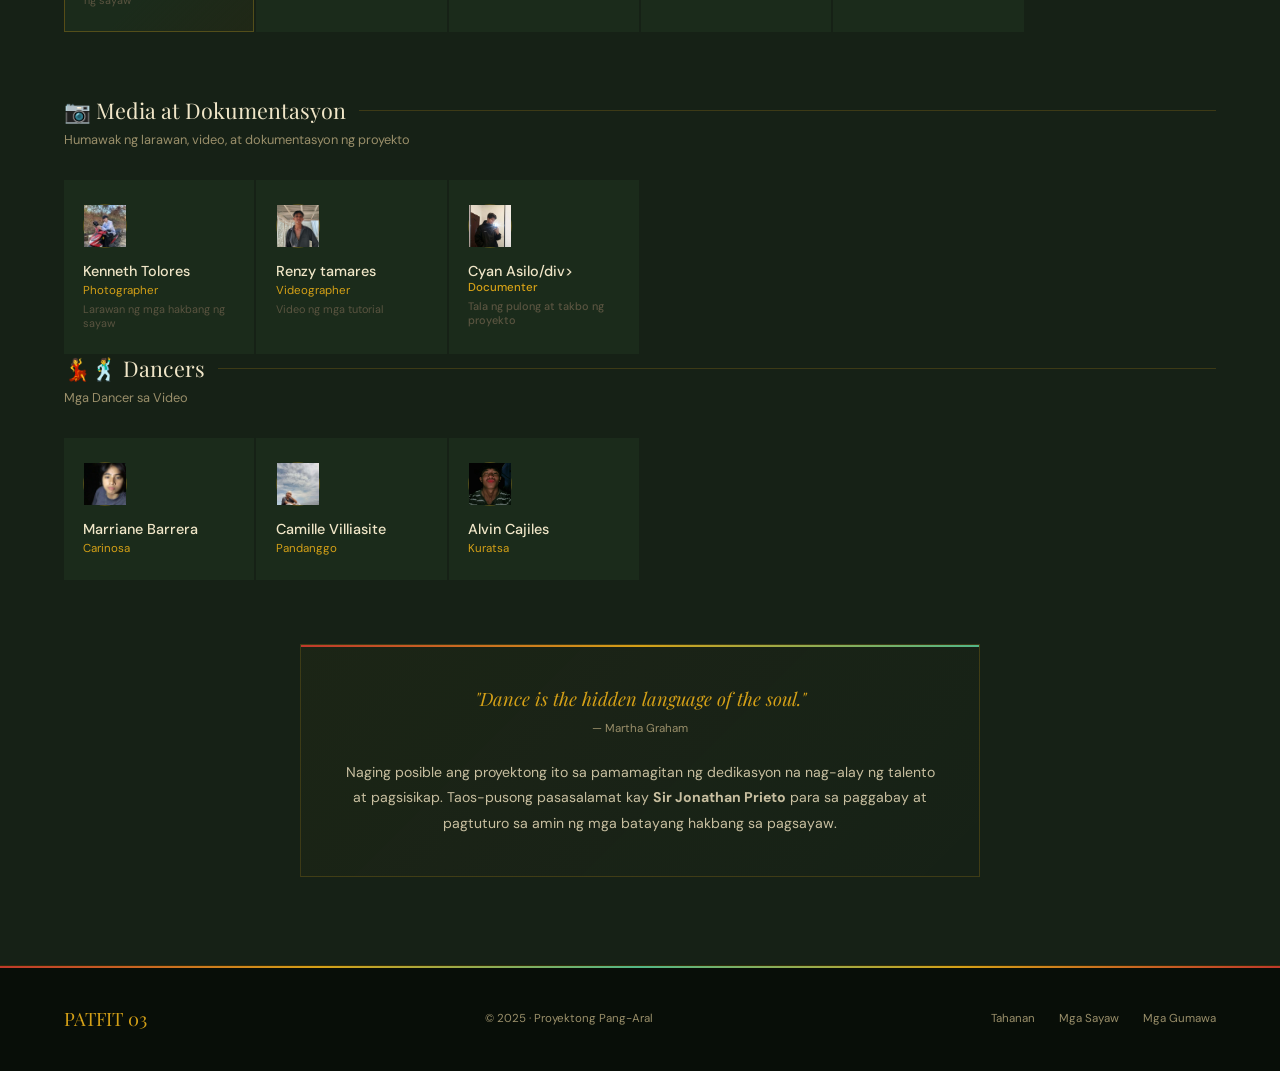
==== commit b8b64cab: "FIxed for github use (working)" ====
--- a/credits.html
+++ b/credits.html
@@ -5,22 +5,22 @@
   <meta name="viewport" content="width=device-width, initial-scale=1.0">
   <title>Mga Gumawa — Proyekto</title>
   <link href="https://fonts.googleapis.com/css2?family=Playfair+Display:ital,wght@0,400;0,700;1,400&family=DM+Sans:wght@300;400;500;600&display=swap" rel="stylesheet">
-  <link rel="stylesheet" href="/CSS/Style.css">
+  <link rel="stylesheet" href="CSS/style.css">
 </head>
 <body>
 <nav id="navbar">
-  <a href="/index.html" class="logo">PATHFIT 03<span class="logo-tag">FINAL Project</span></a>
+  <a href="index.html" class="logo">PATHFIT 03<span class="logo-tag">FINAL Project</span></a>
   <button class="hamburger" id="hamburger"><span></span><span></span><span></span></button>
   <ul id="navLinks">
-    <li><a href="/index.html">Tahanan</a></li>
-    <li><a href="/Dances.html">Mga Sayaw</a></li>
-    <li><a href="/credits.html" class="active">Mga Gumawa</a></li>
+    <li><a href="index.html">Tahanan</a></li>
+    <li><a href="Dances.html">Mga Sayaw</a></li>
+    <li><a href="credits.html" class="active">Mga Gumawa</a></li>
   </ul>
 </nav>
 
 <div class="page-hero">
   <div class="page-hero-bg"></div>
-  <div class="breadcrumb"><a href="/index.html">Tahanan</a><span class="sep">/</span><span>Mga Gumawa</span></div>
+  <div class="breadcrumb"><a href="index.html">Tahanan</a><span class="sep">/</span><span>Mga Gumawa</span></div>
   <p class="page-hero-label">Ang mga Taong Nasa Likod ng Proyekto</p>
   <h1>GROUP <em>3</em></h1>
   <p>Ang website na ito ay ginawa bilang huling proyektong sa subject na</p>
@@ -41,13 +41,13 @@
     </div>
     <div class="credits-grid">
       <div class="credit-card lead">
-        <div class="credit-avatar"><img src="/assets/pfp2.jpg" alt="Avatar" style="width:100%;height:100%;object-fit:cover;"></div>
+        <div class="credit-avatar"><img src="assets/pfp2.jpg" alt="Avatar" style="width:100%;height:100%;object-fit:cover;"></div>
         <div class="credit-name">Concepcion, Marc Angelo M.</div>
         <div class="credit-role">Lead Developer & CSS Developer</div>
         <div class="credit-detail">Arkitektura ng proyekto at pangkalahatang direksyon sa Disenyo, layout, at responsive styling</div>
       </div>
       <div class="credit-card">
-         <div class="credit-avatar"><img src="/assets/pfp1.jpg" alt="Avatar" style="width:100%;height:100%;object-fit:cover;"></div>
+         <div class="credit-avatar"><img src="assets/pfp1.jpg" alt="Avatar" style="width:100%;height:100%;object-fit:cover;"></div>
         <div class="credit-name">John Mark Nantnat</div>
         <div class="credit-role">Front-End Developer</div>
         <div class="credit-detail">HTML — istraktura ng mga pahina</div>
@@ -61,19 +61,19 @@
     </div>
     <div class="credits-grid">
       <div class="credit-card lead">
-        <div class="credit-avatar"><img src="/assets/pfp3.jpg" alt="Avatar" style="width:100%;height:100%;object-fit:cover;"></div>
+        <div class="credit-avatar"><img src="assets/pfp3.jpg" alt="Avatar" style="width:100%;height:100%;object-fit:cover;"></div>
         <div class="credit-name">Alvin Cajiles</div>
         <div class="credit-role">Lead Designer</div>
         <div class="credit-detail">Visual identity at sistema ng disenyo</div>
       </div>
       <div class="credit-card">
-        <div class="credit-avatar"><img src="/assets/pfp4.jpg" alt="Avatar" style="width:100%;height:100%;object-fit:cover;"></div>
+        <div class="credit-avatar"><img src="assets/pfp4.jpg" alt="Avatar" style="width:100%;height:100%;object-fit:cover;"></div>
         <div class="credit-name">Marriane Barrera</div>
         <div class="credit-role">UI Designer</div>
         <div class="credit-detail">Layout ng pahina at mga component</div>
       </div>
       <div class="credit-card">
-        <div class="credit-avatar"><img src="/assets/pfp9.jpg" alt="Avatar" style="width:100%;height:100%;object-fit:cover;"></div>
+        <div class="credit-avatar"><img src="assets/pfp9.jpg" alt="Avatar" style="width:100%;height:100%;object-fit:cover;"></div>
         <div class="credit-name">Camille Villiasite</div>
         <div class="credit-role">UX Designer</div>
         <div class="credit-detail">Daloy ng gumagamit at nabigasyon</div>
@@ -87,31 +87,31 @@
     </div>
     <div class="credits-grid">
       <div class="credit-card lead">
-        <div class="credit-avatar"><img src="/assets/pfp7.jpg" alt="Avatar" style="width:100%;height:100%;object-fit:cover;"></div>
+        <div class="credit-avatar"><img src="assets/pfp7.jpg" alt="Avatar" style="width:100%;height:100%;object-fit:cover;"></div>
         <div class="credit-name">Jetsy Froilan</div>
         <div class="credit-role">Lead Researcher</div>
         <div class="credit-detail">Kasaysayan at katotohanan ng sayaw</div>
       </div>
       <div class="credit-card">
-        <div class="credit-avatar"><img src="/assets/pfp8.jpg" alt="Avatar" style="width:100%;height:100%;object-fit:cover;"></div>
+        <div class="credit-avatar"><img src="assets/pfp8.jpg" alt="Avatar" style="width:100%;height:100%;object-fit:cover;"></div>
         <div class="credit-name">Rhea jane Cama</div>
         <div class="credit-role">Mananaliksik</div>
         <div class="credit-detail">Cariñosa — kasaysayan at teknik</div>
       </div>
       <div class="credit-card">
-        <div class="credit-avatar"><img src="/assets/pfp5.jpg" alt="Avatar" style="width:100%;height:100%;object-fit:cover;"></div>
+        <div class="credit-avatar"><img src="assets/pfp5.jpg" alt="Avatar" style="width:100%;height:100%;object-fit:cover;"></div>
         <div class="credit-name">John Vincent tadeja</div>
         <div class="credit-role">Mananaliksik</div>
         <div class="credit-detail">Pandanggo sa Ilaw — pinagmulan</div>
       </div>
       <div class="credit-card">
-        <div class="credit-avatar"><img src="/assets/pfp10.jpg" alt="Avatar" style="width:100%;height:100%;object-fit:cover;"></div>
+        <div class="credit-avatar"><img src="assets/pfp10.jpg" alt="Avatar" style="width:100%;height:100%;object-fit:cover;"></div>
         <div class="credit-name">Pingky Carculan</div>
         <div class="credit-role">Manunulat</div>
         <div class="credit-detail">Paglalarawan ng hakbang at mga tip</div>
       </div>
       <div class="credit-card">
-        <div class="credit-avatar"><img src="/assets/pfp3.jpg" alt="Avatar" style="width:100%;height:100%;object-fit:cover;"></div>
+        <div class="credit-avatar"><img src="assets/pfp3.jpg" alt="Avatar" style="width:100%;height:100%;object-fit:cover;"></div>
         <div class="credit-name">Alvin Cajiles</div>
         <div class="credit-role">Editor</div>
         <div class="credit-detail">Proofreading at konsistensya</div>
@@ -125,19 +125,19 @@
     </div>
     <div class="credits-grid">
       <div class="credit-card">
-        <div class="credit-avatar"><img src="/assets/pfp12.jpg" alt="Avatar" style="width:100%;height:100%;object-fit:cover;"></div>
+        <div class="credit-avatar"><img src="assets/pfp12.jpg" alt="Avatar" style="width:100%;height:100%;object-fit:cover;"></div>
         <div class="credit-name">Kenneth Tolores</div>
         <div class="credit-role">Photographer</div>
         <div class="credit-detail">Larawan ng mga hakbang ng sayaw</div>
       </div>
       <div class="credit-card">
-        <div class="credit-avatar"><img src="/assets/pfp6.jpg" alt="Avatar" style="width:100%;height:100%;object-fit:cover;"></div>
+        <div class="credit-avatar"><img src="assets/pfp6.jpg" alt="Avatar" style="width:100%;height:100%;object-fit:cover;"></div>
         <div class="credit-name">Renzy tamares</div>
         <div class="credit-role">Videographer</div>
         <div class="credit-detail">Video ng mga tutorial</div>
       </div>
       <div class="credit-card">
-        <div class="credit-avatar"><img src="/assets/pfp11.jpg" alt="Avatar" style="width:100%;height:100%;object-fit:cover;"></div>
+        <div class="credit-avatar"><img src="assets/pfp11.jpg" alt="Avatar" style="width:100%;height:100%;object-fit:cover;"></div>
         <div class="credit-name">Cyan Asilo/div>
         <div class="credit-role">Documenter</div>
         <div class="credit-detail">Tala ng pulong at takbo ng proyekto</div>
@@ -151,17 +151,17 @@
     </div>
     <div class="credits-grid">
       <div class="credit-card">
-        <div class="credit-avatar"><img src="/assets/pfp4.jpg" alt="Avatar" style="width:100%;height:100%;object-fit:cover;"></div>
+        <div class="credit-avatar"><img src="assets/pfp4.jpg" alt="Avatar" style="width:100%;height:100%;object-fit:cover;"></div>
         <div class="credit-name">Marriane Barrera</div>
         <div class="credit-role">Carinosa</div>
       </div>
       <div class="credit-card">
-        <div class="credit-avatar"><img src="/assets/pfp9.jpg" alt="Avatar" style="width:100%;height:100%;object-fit:cover;"></div>
+        <div class="credit-avatar"><img src="assets/pfp9.jpg" alt="Avatar" style="width:100%;height:100%;object-fit:cover;"></div>
         <div class="credit-name">Camille Villiasite</div>
         <div class="credit-role">Pandanggo</div>
       </div>
       <div class="credit-card">
-        <div class="credit-avatar"><img src="/assets/pfp3.jpg" alt="Avatar" style="width:100%;height:100%;object-fit:cover;"></div>
+        <div class="credit-avatar"><img src="assets/pfp3.jpg" alt="Avatar" style="width:100%;height:100%;object-fit:cover;"></div>
         <div class="credit-name">Alvin Cajiles</div>
         <div class="credit-role">Kuratsa</div>
       </div>
@@ -179,12 +179,12 @@
  <div class="footer-logo">PATFIT 03</div>
   <div class="footer-copy">© 2025 · Proyektong Pang-Aral</div>
   <div class="footer-links">
-    <a href="/index.html">Tahanan</a>
-    <a href="/Dances.html">Mga Sayaw</a>
-    <a href="/credits.html">Mga Gumawa</a>
+    <a href="index.html">Tahanan</a>
+    <a href="Dances.html">Mga Sayaw</a>
+    <a href="credits.html">Mga Gumawa</a>
   </div>
 </footer>
 <div class="toast" id="toast"></div>
-<script src="/JS/Script.js"></script>
+<script src="JS/Script.js"></script>
 </body>
-</html>+</html>
--- a/CSS/style.css
+++ b/CSS/style.css
@@ -0,0 +1,765 @@
+/* ========================================
+  made MC.CO - SY.2025-2026
+   ======================================== */
+
+
+@import url('https://fonts.googleapis.com/css2?family=Playfair+Display:ital,wght@0,400;0,700;1,400&family=DM+Sans:wght@300;400;500;600&display=swap');
+
+
+:root {
+
+  --red:          #C0392B;
+  --red-dark:     #922B21;
+  --red-light:    #E8A89C;
+  --gold:         #D4A017;
+  --gold-light:   #F5D06A;
+  --gold-dark:    #8B6914;
+  --green:        #1B4332;
+  --green-mid:    #2D6A4F;
+  --green-light:  #52B788;
+  --cream:        #FDF6E3;
+  --ivory:        #FAF3DC;
+  --brown:        #5C3D1E;
+  --brown-light:  #8B5E3C;
+
+
+  --bg:           #0F1A0F;
+  --surface:      #162116;
+  --surface-mid:  #1E2E1E;
+  --surface-light:#263526;
+  --card:         #1B2B1B;
+  --card-hover:   #223022;
+
+
+  --text:         #F0E6C8;
+  --text-muted:   #9A8F6A;
+  --text-body:    #C8BFA0;
+  --text-dim:     #5A5440;
+
+  --border:       rgba(212, 160, 23, 0.2);
+  --border-gold:  rgba(212, 160, 23, 0.5);
+  --border-red:   rgba(192, 57, 43, 0.3);
+
+
+  --weave-a:      rgba(212, 160, 23, 0.06);
+  --weave-b:      rgba(192, 57, 43, 0.04);
+}
+
+
+*, *::before, *::after { margin: 0; padding: 0; box-sizing: border-box; }
+html { scroll-behavior: smooth; }
+body {
+  font-family: 'DM Sans', sans-serif;
+  background: var(--bg);
+  color: var(--text);
+  overflow-x: hidden;
+}
+
+
+.weave-bg {
+  background-image:
+    repeating-linear-gradient(
+      0deg,
+      var(--weave-a) 0px, var(--weave-a) 1px,
+      transparent 1px, transparent 12px
+    ),
+    repeating-linear-gradient(
+      90deg,
+      var(--weave-b) 0px, var(--weave-b) 1px,
+      transparent 1px, transparent 12px
+    );
+}
+
+.weave-bg-fine {
+  background-image:
+    repeating-linear-gradient(
+      45deg,
+      var(--weave-a) 0px, var(--weave-a) 1px,
+      transparent 1px, transparent 8px
+    ),
+    repeating-linear-gradient(
+      -45deg,
+      var(--weave-b) 0px, var(--weave-b) 1px,
+      transparent 1px, transparent 8px
+    );
+}
+
+
+
+
+.folk-divider {
+  display: flex;
+  align-items: center;
+  gap: 1rem;
+  margin: 1.5rem 0;
+}
+.folk-divider::before,
+.folk-divider::after {
+  content: '';
+  flex: 1;
+  height: 1px;
+  background: linear-gradient(to right, transparent, var(--gold-dark), transparent);
+}
+.folk-divider span {
+  color: var(--gold);
+  font-size: 1rem;
+  letter-spacing: 0.2em;
+}
+
+
+.ornament {
+  display: inline-block;
+  width: 6px; height: 6px;
+  background: var(--gold);
+  transform: rotate(45deg);
+  margin: 0 0.5rem;
+  vertical-align: middle;
+}
+
+
+.border-accent-top {
+  border-top: 3px solid;
+  border-image: linear-gradient(to right, var(--red), var(--gold), var(--green-light)) 1;
+}
+
+#navbar {
+  position: fixed;
+  top: 0; left: 0; right: 0;
+  z-index: 100;
+  display: flex;
+  align-items: center;
+  justify-content: space-between;
+  padding: 1.1rem 4rem;
+  background: rgba(15, 26, 15, 0.94);
+  backdrop-filter: blur(16px);
+  -webkit-backdrop-filter: blur(16px);
+  border-bottom: 1px solid var(--border);
+  transition: padding 0.3s;
+}
+#navbar.scrolled { padding: 0.7rem 4rem; }
+
+.logo {
+  font-family: 'Playfair Display', serif;
+  font-size: 1.5rem;
+  letter-spacing: 0.06em;
+  color: var(--gold);
+  text-decoration: none;
+  display: flex;
+  align-items: center;
+  gap: 0.5rem;
+}
+.logo-tag {
+  font-family: 'DM Sans', sans-serif;
+  font-size: 0.6rem;
+  letter-spacing: 0.2em;
+  text-transform: uppercase;
+  color: var(--text-muted);
+  border: 0.5px solid var(--border);
+  padding: 0.15rem 0.5rem;
+  margin-left: 0.3rem;
+  vertical-align: middle;
+}
+
+#navLinks { list-style: none; display: flex; gap: 2rem; align-items: center; }
+#navLinks a {
+  text-decoration: none;
+  color: var(--text-muted);
+  font-size: 0.78rem;
+  letter-spacing: 0.12em;
+  text-transform: uppercase;
+  transition: color 0.2s;
+  position: relative;
+  padding-bottom: 3px;
+}
+#navLinks a::after {
+  content: '';
+  position: absolute;
+  bottom: 0; left: 0;
+  width: 0; height: 1.5px;
+  background: linear-gradient(to right, var(--red), var(--gold));
+  transition: width 0.25s;
+}
+#navLinks a:hover, #navLinks a.active { color: var(--gold); }
+#navLinks a:hover::after, #navLinks a.active::after { width: 100%; }
+
+
+.hamburger {
+  display: none;
+  flex-direction: column;
+  gap: 5px;
+  background: none; border: none;
+  cursor: pointer; padding: 4px;
+}
+.hamburger span {
+  display: block; width: 22px; height: 1.5px;
+  background: var(--text); transition: all 0.3s;
+}
+.hamburger.open span:nth-child(1) { transform: translateY(6.5px) rotate(45deg); }
+.hamburger.open span:nth-child(2) { opacity: 0; }
+.hamburger.open span:nth-child(3) { transform: translateY(-6.5px) rotate(-45deg); }
+
+
+section { padding: 5.5rem 4rem; }
+
+.section-label {
+  display: flex;
+  align-items: center;
+  gap: 0.6rem;
+  font-size: 0.68rem;
+  letter-spacing: 0.35em;
+  text-transform: uppercase;
+  color: var(--gold);
+  margin-bottom: 1rem;
+}
+.section-label::before {
+  content: '';
+  display: inline-block;
+  width: 18px; height: 1.5px;
+  background: linear-gradient(to right, var(--red), var(--gold));
+}
+
+h2 {
+  font-family: 'Playfair Display', serif;
+  font-size: clamp(1.8rem, 4vw, 2.8rem);
+  line-height: 1.12;
+  margin-bottom: 1rem;
+}
+h2 em { font-style: italic; color: var(--gold); }
+
+.section-sub { font-size: 0.93rem; color: var(--text-muted); line-height: 1.8; }
+.section-header { max-width: 580px; margin: 0 auto 4rem; text-align: center; }
+.section-header .section-label { justify-content: center; }
+.section-header .section-label::before { display: none; }
+
+
+.page-hero {
+  min-height: 42vh;
+  display: flex; flex-direction: column;
+  align-items: center; justify-content: center;
+  text-align: center;
+  padding: 9rem 2rem 4rem;
+  position: relative; overflow: hidden;
+}
+.page-hero-bg {
+  position: absolute; inset: 0;
+  background:
+    radial-gradient(ellipse 70% 60% at 50% 80%, rgba(212,160,23,0.08) 0%, transparent 65%),
+    radial-gradient(ellipse 40% 30% at 20% 50%, rgba(192,57,43,0.06) 0%, transparent 60%);
+  pointer-events: none;
+}
+
+
+.page-hero::before {
+  content: '';
+  position: absolute;
+  bottom: 0; left: 0; right: 0;
+  height: 3px;
+  background: linear-gradient(to right, var(--red), var(--gold), var(--green-light), var(--gold), var(--red));
+}
+
+.breadcrumb {
+  display: flex; gap: 0.5rem; align-items: center;
+  font-size: 0.7rem; letter-spacing: 0.1em; text-transform: uppercase;
+  color: var(--text-muted); margin-bottom: 1.2rem; position: relative;
+}
+.breadcrumb a { color: var(--text-muted); text-decoration: none; transition: color 0.2s; }
+.breadcrumb a:hover { color: var(--gold); }
+.breadcrumb .sep { color: var(--gold); }
+
+.page-hero-label {
+  font-size: 0.7rem; letter-spacing: 0.35em; text-transform: uppercase;
+  color: var(--gold); margin-bottom: 1rem; position: relative;
+}
+
+.page-hero h1 {
+  font-family: 'Playfair Display', serif;
+  font-size: clamp(2.4rem, 6vw, 4.2rem);
+  line-height: 1.08; position: relative;
+}
+.page-hero h1 em { font-style: italic; color: var(--gold); }
+.page-hero > p {
+  font-size: 0.93rem; color: var(--text-muted);
+  max-width: 540px; line-height: 1.8;
+  margin-top: 1rem; position: relative;
+}
+
+
+.btn-primary {
+  background: var(--red);
+  color: var(--cream);
+  padding: 0.9rem 2.4rem;
+  border: none; cursor: pointer;
+  font-family: 'DM Sans', sans-serif;
+  font-size: 0.85rem; font-weight: 500;
+  letter-spacing: 0.1em; text-transform: uppercase;
+  text-decoration: none; display: inline-block;
+  transition: background 0.2s, transform 0.15s;
+  position: relative; overflow: hidden;
+}
+.btn-primary::after {
+  content: '';
+  position: absolute; inset: 0;
+  background: linear-gradient(135deg, rgba(255,255,255,0.1) 0%, transparent 60%);
+}
+.btn-primary:hover { background: var(--red-dark); transform: translateY(-2px); }
+
+.btn-outline {
+  background: transparent;
+  color: var(--text);
+  padding: 0.9rem 2.4rem;
+  border: 1px solid rgba(212,160,23,0.4); cursor: pointer;
+  font-family: 'DM Sans', sans-serif; font-size: 0.85rem;
+  letter-spacing: 0.1em; text-transform: uppercase;
+  text-decoration: none; display: inline-block; transition: all 0.2s;
+}
+.btn-outline:hover { border-color: var(--gold); color: var(--gold); transform: translateY(-2px); }
+
+.btn-gold {
+  background: var(--gold);
+  color: var(--bg);
+  padding: 0.9rem 2.4rem;
+  border: none; cursor: pointer;
+  font-family: 'DM Sans', sans-serif;
+  font-size: 0.85rem; font-weight: 600;
+  letter-spacing: 0.1em; text-transform: uppercase;
+  text-decoration: none; display: inline-block;
+  transition: background 0.2s, transform 0.15s;
+}
+.btn-gold:hover { background: var(--gold-light); transform: translateY(-2px); }
+
+
+#home-hero {
+  min-height: 100vh;
+  display: flex; flex-direction: column;
+  align-items: center; justify-content: center;
+  text-align: center;
+  position: relative;
+  padding: 7rem 2rem 5rem;
+  overflow: hidden;
+}
+
+
+.hero-bg-layer {
+  position: absolute; inset: 0; pointer-events: none;
+  background:
+    radial-gradient(ellipse 90% 70% at 50% 60%, rgba(212,160,23,0.07) 0%, transparent 65%),
+    radial-gradient(ellipse 50% 40% at 15% 30%, rgba(192,57,43,0.08) 0%, transparent 60%),
+    radial-gradient(ellipse 40% 35% at 85% 70%, rgba(27,67,50,0.15) 0%, transparent 60%);
+}
+.hero-weave {
+  position: absolute; inset: 0; pointer-events: none;
+  background-image:
+    repeating-linear-gradient(0deg, var(--weave-a) 0, var(--weave-a) 1px, transparent 1px, transparent 14px),
+    repeating-linear-gradient(90deg, var(--weave-b) 0, var(--weave-b) 1px, transparent 1px, transparent 14px);
+}
+
+
+.hero-corner {
+  position: absolute;
+  width: 120px; height: 120px;
+  border-color: var(--border-gold);
+  border-style: solid;
+  opacity: 0.4;
+}
+.hero-corner.tl { top: 5rem; left: 3rem; border-width: 1px 0 0 1px; }
+.hero-corner.tr { top: 5rem; right: 3rem; border-width: 1px 1px 0 0; }
+.hero-corner.bl { bottom: 3rem; left: 3rem; border-width: 0 0 1px 1px; }
+.hero-corner.br { bottom: 3rem; right: 3rem; border-width: 0 1px 1px 0; }
+
+
+.hero-ring {
+  position: absolute; border-radius: 50%;
+  border: 1px solid var(--border);
+  top: 50%; left: 50%;
+}
+.ring-1 { width: 550px; height: 550px; transform: translate(-50%,-50%); animation: spin-slow 50s linear infinite; border-color: rgba(212,160,23,0.07); }
+.ring-2 { width: 800px; height: 800px; transform: translate(-50%,-50%); animation: spin-slow 80s linear infinite reverse; border-color: rgba(192,57,43,0.05); }
+
+@keyframes spin-slow {
+  from { transform: translate(-50%,-50%) rotate(0deg); }
+  to   { transform: translate(-50%,-50%) rotate(360deg); }
+}
+
+.hero-tag {
+  font-size: 0.7rem; letter-spacing: 0.4em; text-transform: uppercase;
+  color: var(--gold); margin-bottom: 1.5rem; position: relative;
+  display: flex; align-items: center; gap: 0.8rem; justify-content: center;
+}
+.hero-tag::before, .hero-tag::after {
+  content: '◆';
+  font-size: 0.4rem; color: var(--red);
+}
+
+h1 {
+  font-family: 'Playfair Display', serif;
+  font-size: clamp(2.8rem, 8vw, 5.8rem);
+  line-height: 1.04;
+  margin-bottom: 1.5rem;
+  position: relative;
+}
+h1 em { font-style: italic; color: var(--gold); }
+
+
+.hero-subtitle-ph {
+  font-size: 0.8rem; letter-spacing: 0.2em; text-transform: uppercase;
+  color: var(--red-light); margin-bottom: 0.5rem; position: relative;
+  font-style: italic;
+}
+
+.hero-sub {
+  font-size: 1rem; color: var(--text-muted);
+  max-width: 520px; line-height: 1.8;
+  margin-bottom: 3rem; position: relative;
+}
+.hero-btns { display: flex; gap: 1rem; flex-wrap: wrap; justify-content: center; position: relative; }
+
+.hero-scroll {
+  position: absolute; bottom: 2.5rem; left: 50%; transform: translateX(-50%);
+  display: flex; flex-direction: column; align-items: center; gap: 0.5rem;
+  color: var(--text-muted); font-size: 0.65rem; letter-spacing: 0.3em; text-transform: uppercase;
+  animation: bounce-scroll 2.2s ease-in-out infinite;
+}
+.scroll-line { width: 1px; height: 36px; background: linear-gradient(to bottom, var(--gold), transparent); }
+@keyframes bounce-scroll {
+  0%,100% { transform: translateX(-50%) translateY(0); }
+  50%      { transform: translateX(-50%) translateY(7px); }
+}
+
+
+.quick-dances {
+  display: grid;
+  grid-template-columns: repeat(3, 1fr);
+  gap: 2px;
+  max-width: 960px;
+  margin: 0 auto;
+}
+.quick-card {
+  background: var(--card);
+  padding: 2.2rem 1.8rem;
+  text-decoration: none; color: inherit;
+  position: relative; overflow: hidden;
+  transition: background 0.25s;
+  border-bottom: 2px solid transparent;
+}
+.quick-card:hover { background: var(--card-hover); border-bottom-color: var(--gold); }
+.quick-card::before {
+  content: '';
+  position: absolute; top: 0; left: 0; right: 0; height: 2px;
+  background: linear-gradient(to right, var(--red), var(--gold));
+  transform: scaleX(0); transform-origin: left; transition: transform 0.3s;
+}
+.quick-card:hover::before { transform: scaleX(1); }
+.quick-card-num { font-size: 0.65rem; letter-spacing: 0.2em; color: var(--gold); margin-bottom: 0.9rem; }
+.quick-card-name { font-family: 'Playfair Display', serif; font-size: 1.3rem; margin-bottom: 0.35rem; }
+.quick-card-ph { font-style: italic; font-size: 0.8rem; color: var(--red-light); margin-bottom: 0.5rem; }
+.quick-card-tag { font-size: 0.73rem; color: var(--text-muted); }
+.quick-card-arrow {
+  position: absolute; bottom: 1.5rem; right: 1.5rem;
+  color: var(--gold); font-size: 1rem; transition: transform 0.2s;
+}
+.quick-card:hover .quick-card-arrow { transform: translate(3px,-3px); }
+
+
+.dance-cards {
+  display: grid;
+  grid-template-columns: repeat(auto-fit, minmax(300px, 1fr));
+  gap: 2px; max-width: 1200px; margin: 0 auto;
+}
+.dance-card {
+  background: var(--card); padding: 2.5rem 2rem;
+  position: relative; overflow: hidden;
+  text-decoration: none; color: inherit;
+  display: block; transition: background 0.25s;
+}
+.dance-card::after {
+  content: ''; position: absolute; top: 0; left: 0;
+  width: 3px; height: 100%;
+  background: linear-gradient(to bottom, var(--red), var(--gold));
+  transform: scaleY(0); transform-origin: top; transition: transform 0.35s;
+}
+.dance-card:hover { background: var(--card-hover); }
+.dance-card:hover::after { transform: scaleY(1); }
+
+.dance-number { font-size: 0.65rem; letter-spacing: 0.2em; color: var(--gold); margin-bottom: 1.2rem; }
+.dance-name { font-family: 'Playfair Display', serif; font-size: 1.5rem; margin-bottom: 0.2rem; }
+.dance-name-ph { font-style: italic; font-size: 0.85rem; color: var(--red-light); margin-bottom: 0.3rem; }
+.dance-region { font-size: 0.75rem; color: var(--text-muted); margin-bottom: 1rem; letter-spacing: 0.05em; }
+.dance-desc { font-size: 0.87rem; color: var(--text-body); line-height: 1.78; margin-bottom: 1.5rem; }
+.dance-tags { display: flex; gap: 0.5rem; flex-wrap: wrap; margin-bottom: 1.2rem; }
+.tag {
+  font-size: 0.65rem; letter-spacing: 0.1em; text-transform: uppercase;
+  padding: 0.25rem 0.7rem;
+  border: 0.5px solid var(--border); color: var(--gold);
+}
+.tag.red { border-color: var(--border-red); color: var(--red-light); }
+.dance-link {
+  display: inline-flex; align-items: center; gap: 0.4rem;
+  font-size: 0.75rem; letter-spacing: 0.12em; text-transform: uppercase; color: var(--gold);
+}
+.dance-link::after { content: '→'; transition: transform 0.2s; }
+.dance-card:hover .dance-link::after { transform: translateX(5px); }
+
+
+.dance-tabs { display: flex; gap: 0.5rem; justify-content: center; flex-wrap: wrap; margin-bottom: 3rem; }
+.tab-btn {
+  background: transparent;
+  border: 1px solid var(--border);
+  color: var(--text-muted); padding: 0.5rem 1.3rem;
+  font-family: 'DM Sans', sans-serif; font-size: 0.75rem;
+  letter-spacing: 0.12em; text-transform: uppercase;
+  cursor: pointer; transition: all 0.2s;
+}
+.tab-btn:hover, .tab-btn.active { background: var(--red); color: var(--cream); border-color: var(--red); }
+
+
+.dance-info-grid {
+  display: grid;
+  grid-template-columns: repeat(auto-fit, minmax(160px, 1fr));
+  gap: 2px; max-width: 900px; margin: 0 auto 4rem;
+}
+.info-box { background: var(--card); padding: 1.4rem 1.2rem; }
+.info-box-label {
+  font-size: 0.65rem; letter-spacing: 0.2em; text-transform: uppercase;
+  color: var(--gold); margin-bottom: 0.5rem;
+}
+.info-box-value { font-family: 'Playfair Display', serif; font-size: 1.05rem; line-height: 1.3; }
+
+
+.steps-container { max-width: 900px; margin: 0 auto; }
+
+.step-item {
+  display: grid; grid-template-columns: 1fr 1fr;
+  gap: 2.5rem; margin-bottom: 3rem; padding-bottom: 3rem;
+  border-bottom: 1px solid rgba(212,160,23,0.07); align-items: start;
+}
+.step-item:last-child { border-bottom: none; margin-bottom: 0; }
+.step-item.reverse { direction: rtl; }
+.step-item.reverse > * { direction: ltr; }
+
+.step-media {
+  aspect-ratio: 4/3; background: var(--card);
+  border: 1.5px dashed rgba(212,160,23,0.25);
+  display: flex; flex-direction: column;
+  align-items: center; justify-content: center;
+  gap: 0.75rem; cursor: pointer;
+  position: relative; overflow: hidden;
+  transition: border-color 0.2s, background 0.2s;
+}
+.step-media:hover { border-color: var(--gold); background: #1a2a1a; }
+.step-media input[type="file"] {
+  position: absolute; inset: 0; opacity: 0; cursor: pointer; width: 100%; height: 100%;
+}
+.upload-icon { font-size: 1.8rem; pointer-events: none; }
+.upload-text { font-size: 0.8rem; color: var(--text-muted); text-align: center; line-height: 1.5; pointer-events: none; }
+.upload-hint { font-size: 0.65rem; color: var(--text-dim); pointer-events: none; }
+.step-media img, .step-media video {
+  position: absolute; inset: 0; width: 100%; height: 100%; object-fit: cover;
+}
+
+.step-num {
+  font-size: 0.65rem; letter-spacing: 0.25em; text-transform: uppercase;
+  color: var(--gold); margin-bottom: 0.8rem;
+  display: flex; align-items: center; gap: 0.5rem;
+}
+.step-num::before { content: '◆'; font-size: 0.4rem; color: var(--red); }
+
+.step-title { font-family: 'Playfair Display', serif; font-size: 1.25rem; margin-bottom: 0.25rem; }
+.step-title-ph { font-style: italic; font-size: 0.8rem; color: var(--red-light); margin-bottom: 0.8rem; display: block; }
+.step-desc { font-size: 0.87rem; color: var(--text-body); line-height: 1.82; margin-bottom: 1.2rem; }
+.step-tip {
+  background: rgba(212,160,23,0.05);
+  border-left: 2px solid var(--gold);
+  padding: 0.8rem 1rem;
+  font-size: 0.8rem; color: var(--gold-light); line-height: 1.65;
+}
+
+
+.dance-nav {
+  display: flex; justify-content: space-between; align-items: center;
+  max-width: 900px; margin: 4rem auto 0; padding-top: 2rem;
+  border-top: 1px solid var(--border); flex-wrap: wrap; gap: 1.5rem;
+}
+.dance-nav-block { display: flex; flex-direction: column; gap: 0.25rem; }
+.dance-nav-block.right { text-align: right; }
+.dance-nav-label { font-size: 0.65rem; color: var(--text-muted); letter-spacing: 0.15em; text-transform: uppercase; }
+.dance-nav-title { font-family: 'Playfair Display', serif; font-size: 1rem; color: var(--text); }
+.dance-nav a { text-decoration: none; transition: color 0.2s; }
+.dance-nav a:hover .dance-nav-title { color: var(--gold); }
+.dance-nav-center { text-align: center; }
+
+
+.credits-hero-stats {
+  display: flex; gap: 3rem; justify-content: center;
+  margin-top: 2.5rem; flex-wrap: wrap;
+}
+.credits-stat { text-align: center; }
+.credits-stat-num {
+  font-family: 'Playfair Display', serif;
+  font-size: 2.4rem; color: var(--gold); line-height: 1;
+}
+.credits-stat-label {
+  font-size: 0.68rem; color: var(--text-muted);
+  margin-top: 0.3rem; letter-spacing: 0.1em; text-transform: uppercase;
+}
+
+.role-group { margin-bottom: 4rem; }
+.role-group:last-child { margin-bottom: 0; }
+
+.role-header { margin-bottom: 2rem; }
+.role-title {
+  font-family: 'Playfair Display', serif;
+  font-size: 1.35rem; margin-bottom: 0.4rem;
+  display: flex; align-items: center; gap: 0.8rem;
+}
+.role-title .role-icon { font-size: 1.1rem; }
+.role-title::after { content: ''; flex: 1; height: 0.5px; background: var(--border); }
+.role-count { font-size: 0.7rem; color: var(--text-muted); letter-spacing: 0.1em; }
+.role-subtitle { font-size: 0.8rem; color: var(--text-muted); margin-top: 0.3rem; }
+
+.credits-grid {
+  display: grid;
+  grid-template-columns: repeat(auto-fill, minmax(190px, 1fr));
+  gap: 2px;
+}
+
+.credit-card {
+  background: var(--card); padding: 1.5rem 1.2rem;
+  position: relative; overflow: hidden; transition: background 0.2s;
+}
+.credit-card:hover { background: var(--card-hover); }
+.credit-card::before {
+  content: ''; position: absolute; top: 0; left: 0; right: 0; height: 2px;
+  background: linear-gradient(to right, var(--red), var(--gold));
+  transform: scaleX(0); transform-origin: left; transition: transform 0.3s;
+}
+.credit-card:hover::before { transform: scaleX(1); }
+
+
+.credit-card.lead {
+  border: 1px solid rgba(212,160,23,0.3);
+  background: linear-gradient(135deg, var(--card) 60%, rgba(212,160,23,0.05));
+}
+.credit-card.lead::before { background: linear-gradient(to right, var(--gold), var(--gold-light)); }
+
+.credit-avatar {
+  width: 44px; height: 44px; border-radius: 50%;
+  background: rgba(212,160,23,0.1);
+  border: 1px solid var(--border);
+  display: flex; align-items: center; justify-content: center;
+  font-family: 'Playfair Display', serif; font-size: 0.9rem; color: var(--gold);
+  margin-bottom: 0.9rem;
+}
+.credit-card.lead .credit-avatar {
+  background: rgba(212,160,23,0.15); border-color: var(--border-gold); width: 50px; height: 50px;
+}
+
+.credit-name { font-size: 0.9rem; font-weight: 500; margin-bottom: 0.2rem; }
+.credit-role { font-size: 0.72rem; color: var(--gold); }
+.credit-detail { font-size: 0.68rem; color: var(--text-dim); margin-top: 0.25rem; }
+
+
+.acknowledgement {
+  max-width: 680px; margin: 4rem auto 0;
+  text-align: center; padding: 2.5rem;
+  border: 1px solid var(--border);
+  background: linear-gradient(135deg, rgba(212,160,23,0.03), transparent);
+  position: relative;
+}
+.acknowledgement::before {
+  content: '';
+  position: absolute; top: 0; left: 0; right: 0; height: 2px;
+  background: linear-gradient(to right, var(--red), var(--gold), var(--green-light));
+}
+.acknowledgement-quote {
+  font-family: 'Playfair Display', serif;
+  font-size: 1.15rem; font-style: italic;
+  color: var(--gold); margin-bottom: 0.5rem; line-height: 1.5;
+}
+.acknowledgement-attr { font-size: 0.72rem; color: var(--text-muted); margin-bottom: 1.5rem; }
+.acknowledgement-body { font-size: 0.88rem; color: var(--text-body); line-height: 1.8; }
+
+
+.home-about {
+  display: grid; grid-template-columns: 1fr 1fr;
+  gap: 5rem; align-items: center;
+}
+.about-img-placeholder {
+  aspect-ratio: 4/3; background: var(--card);
+  border: 1.5px dashed var(--border);
+  display: flex; flex-direction: column;
+  align-items: center; justify-content: center;
+  gap: 0.6rem; font-size: 0.8rem; color: var(--text-muted);
+  position: relative; overflow: hidden;
+}
+.about-img-placeholder::before {
+  content: '';
+  position: absolute; top: 0; left: 0; right: 0; height: 2px;
+  background: linear-gradient(to right, var(--red), var(--gold));
+}
+.about-img-placeholder span:first-child { font-size: 2.5rem; }
+.about-text { font-size: 0.92rem; color: var(--text-body); line-height: 1.82; margin-bottom: 1rem; }
+
+
+.province-badge {
+  display: inline-flex; align-items: center; gap: 0.4rem;
+  font-size: 0.7rem; letter-spacing: 0.1em; text-transform: uppercase;
+  color: var(--red-light); border: 0.5px solid var(--border-red);
+  padding: 0.2rem 0.6rem; margin-bottom: 1rem;
+}
+.province-badge::before { content: '📍'; font-size: 0.7rem; }
+
+
+footer {
+  background: #080E08;
+  padding: 2.5rem 4rem;
+  display: flex; align-items: center; justify-content: space-between;
+  border-top: 1px solid var(--border); flex-wrap: wrap; gap: 1rem;
+  position: relative;
+}
+footer::before {
+  content: '';
+  position: absolute; top: 0; left: 0; right: 0; height: 2px;
+  background: linear-gradient(to right, var(--red), var(--gold), var(--green-light), var(--gold), var(--red));
+}
+.footer-logo { font-family: 'Playfair Display', serif; font-size: 1.15rem; color: var(--gold); }
+.footer-copy { font-size: 0.72rem; color: var(--text-muted); }
+.footer-links { display: flex; gap: 1.5rem; flex-wrap: wrap; }
+.footer-links a { font-size: 0.72rem; color: var(--text-muted); text-decoration: none; transition: color 0.2s; }
+.footer-links a:hover { color: var(--gold); }
+
+
+.toast {
+  position: fixed; bottom: 2rem; right: 2rem; z-index: 200;
+  background: var(--gold); color: var(--bg);
+  padding: 0.7rem 1.2rem; font-size: 0.8rem; font-weight: 500;
+  opacity: 0; transform: translateY(10px);
+  transition: opacity 0.3s, transform 0.3s; pointer-events: none;
+}
+.toast.show { opacity: 1; transform: translateY(0); }
+
+
+@media (max-width: 960px) {
+  #navbar { padding: 1rem 1.5rem; }
+  #navbar.scrolled { padding: 0.75rem 1.5rem; }
+  .hamburger { display: flex; }
+  #navLinks {
+    display: none; position: absolute; top: 100%; left: 0; right: 0;
+    background: rgba(10,18,10,0.98); flex-direction: column; gap: 0; padding: 0.5rem 0;
+    border-top: 1px solid var(--border);
+  }
+  #navLinks.open { display: flex; }
+  #navLinks li a { display: block; padding: 0.9rem 1.5rem; }
+  section { padding: 3.5rem 1.5rem; }
+  .step-item { grid-template-columns: 1fr; }
+  .step-item.reverse { direction: ltr; }
+  .home-about { grid-template-columns: 1fr; gap: 2.5rem; }
+  .quick-dances { grid-template-columns: 1fr 1fr; }
+  footer { flex-direction: column; text-align: center; padding: 2rem 1.5rem; }
+  .footer-links { justify-content: center; }
+  .hero-corner { display: none; }
+}
+@media (max-width: 560px) {
+  .quick-dances { grid-template-columns: 1fr; }
+  .credits-grid { grid-template-columns: 1fr 1fr; }
+  .dance-cards { grid-template-columns: 1fr; }
+}
